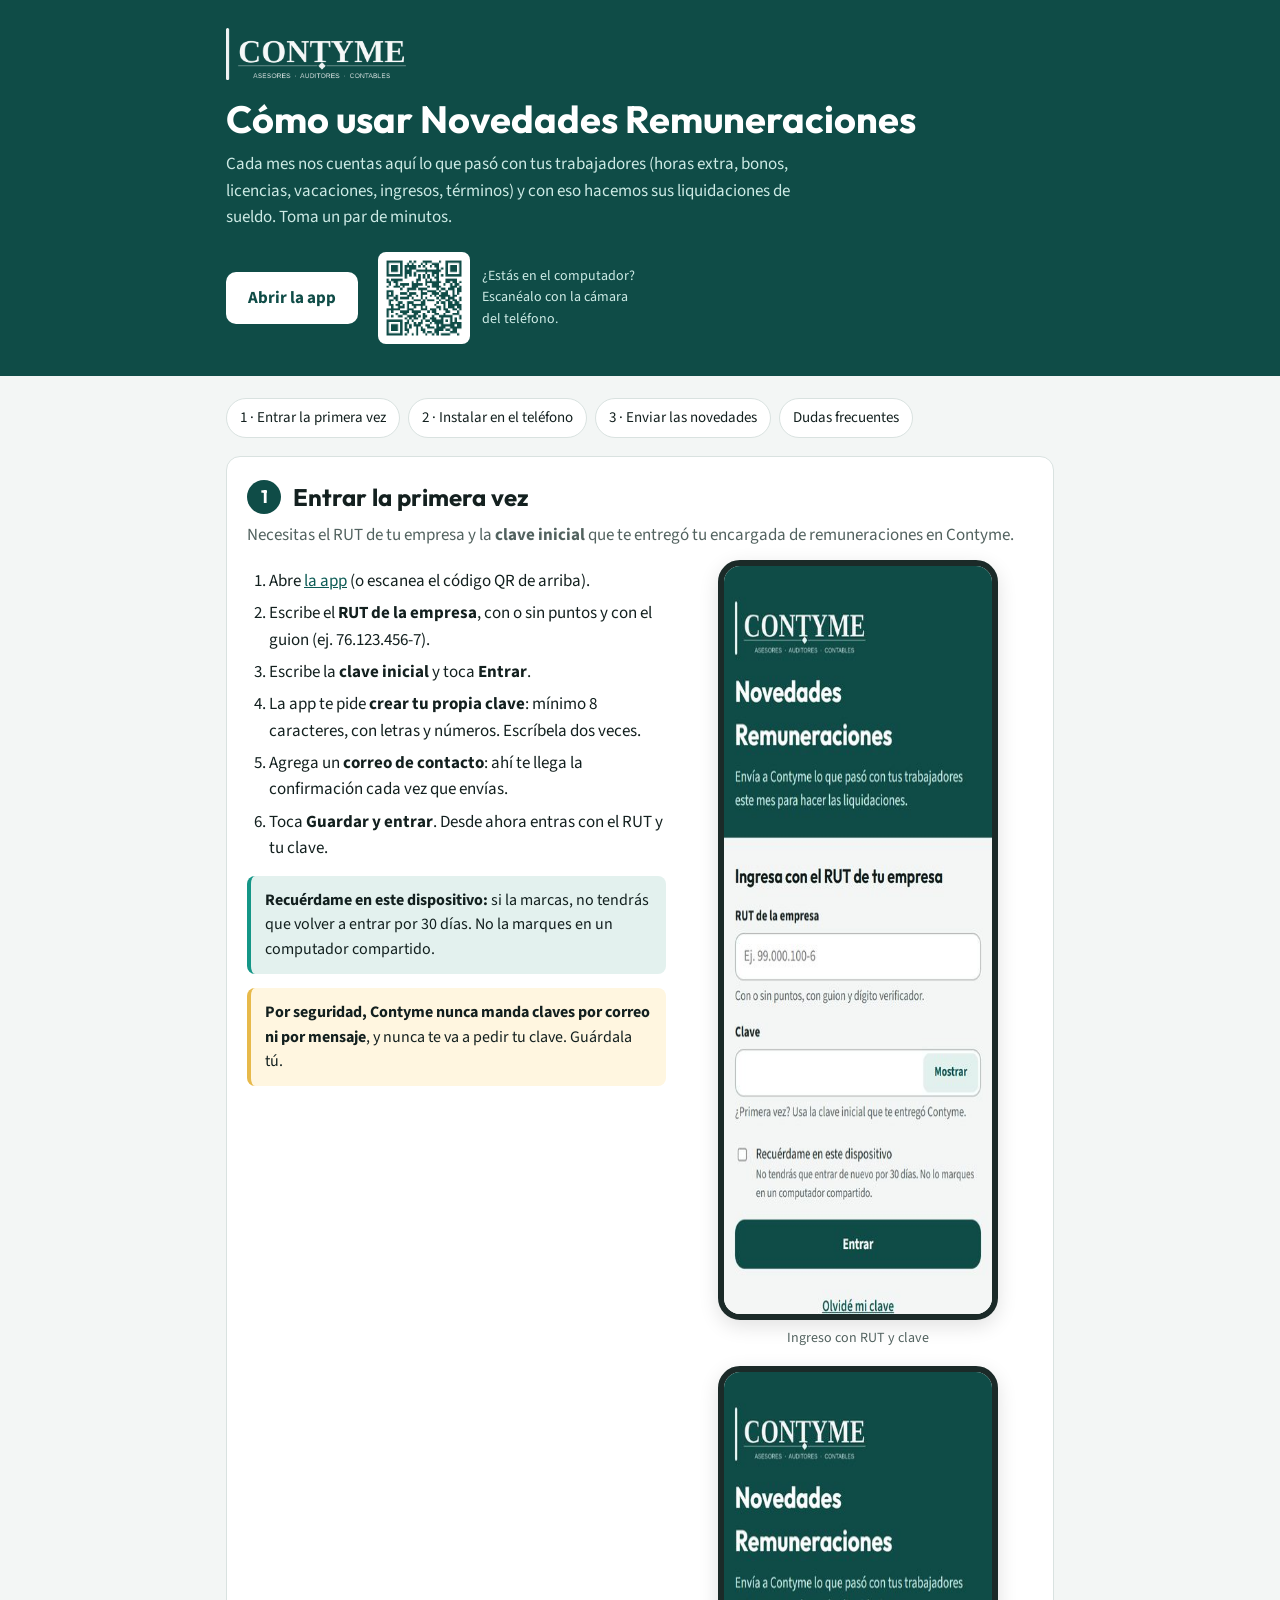
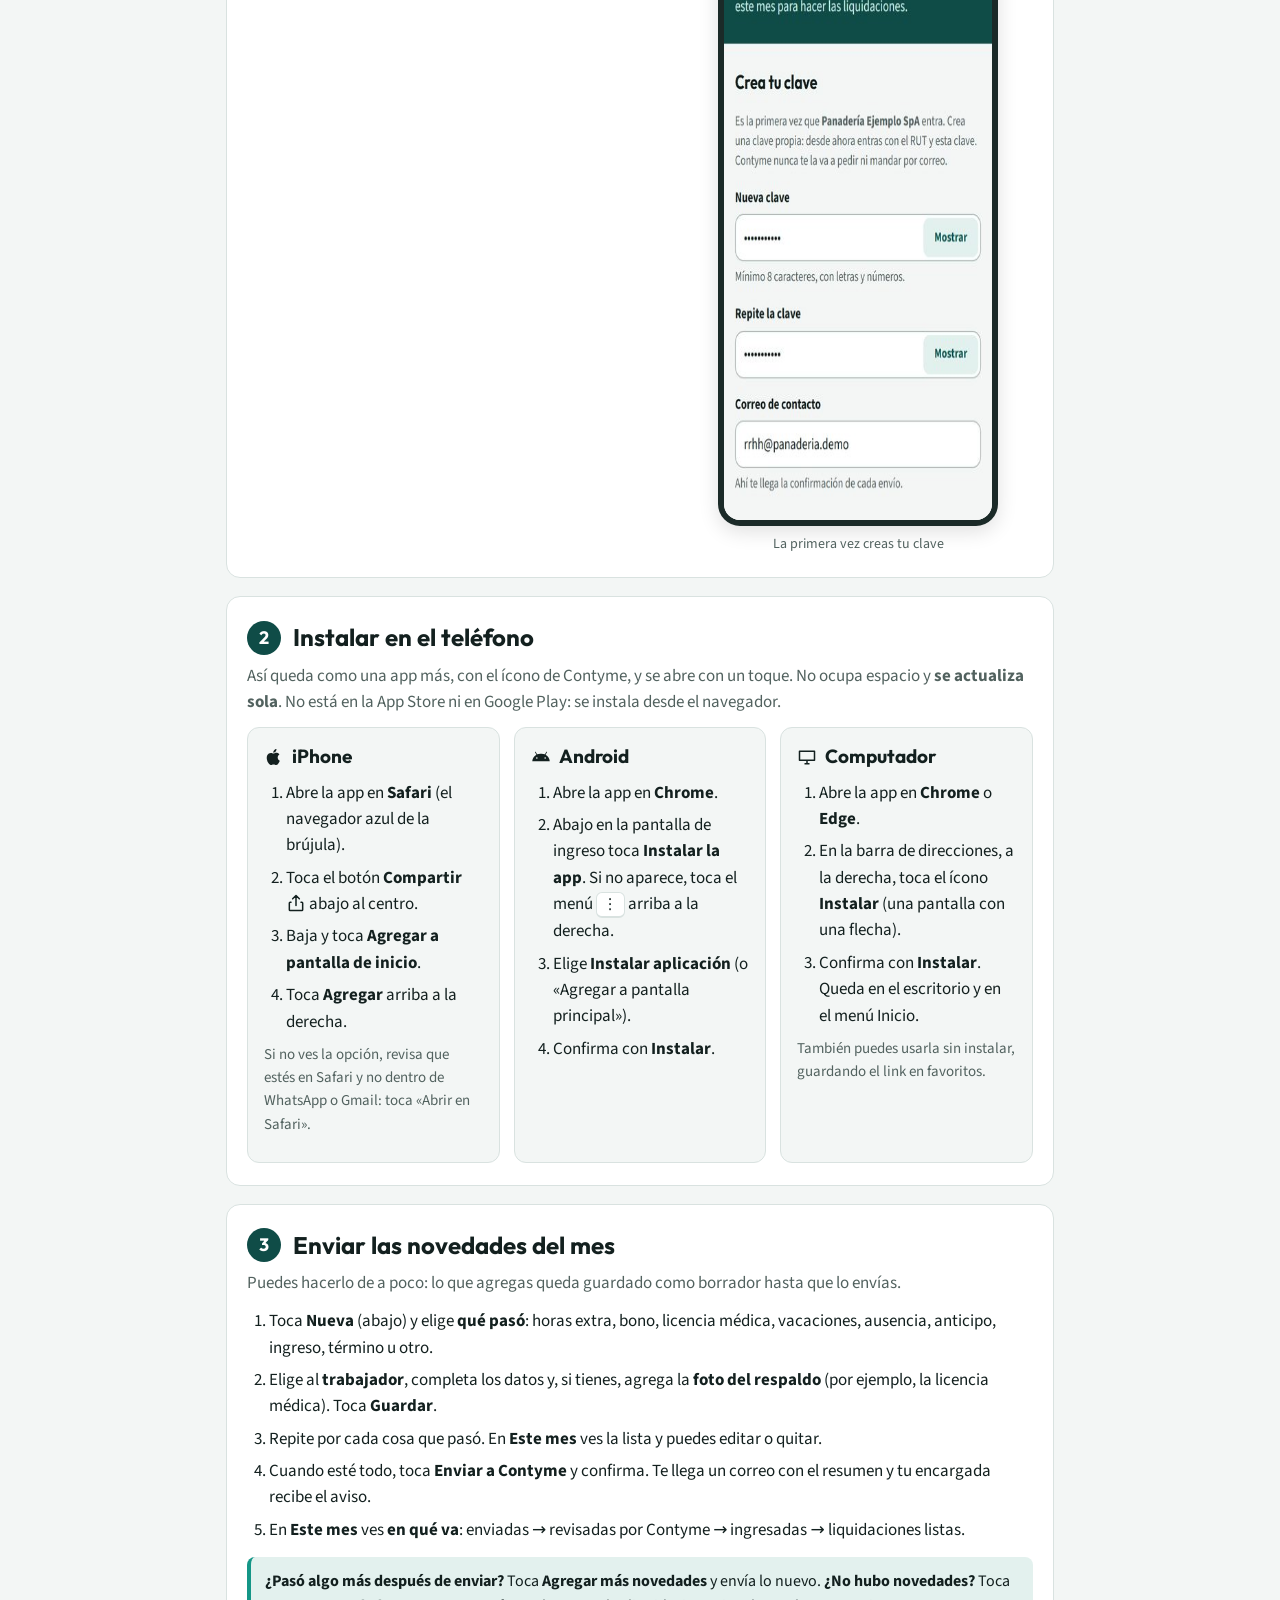
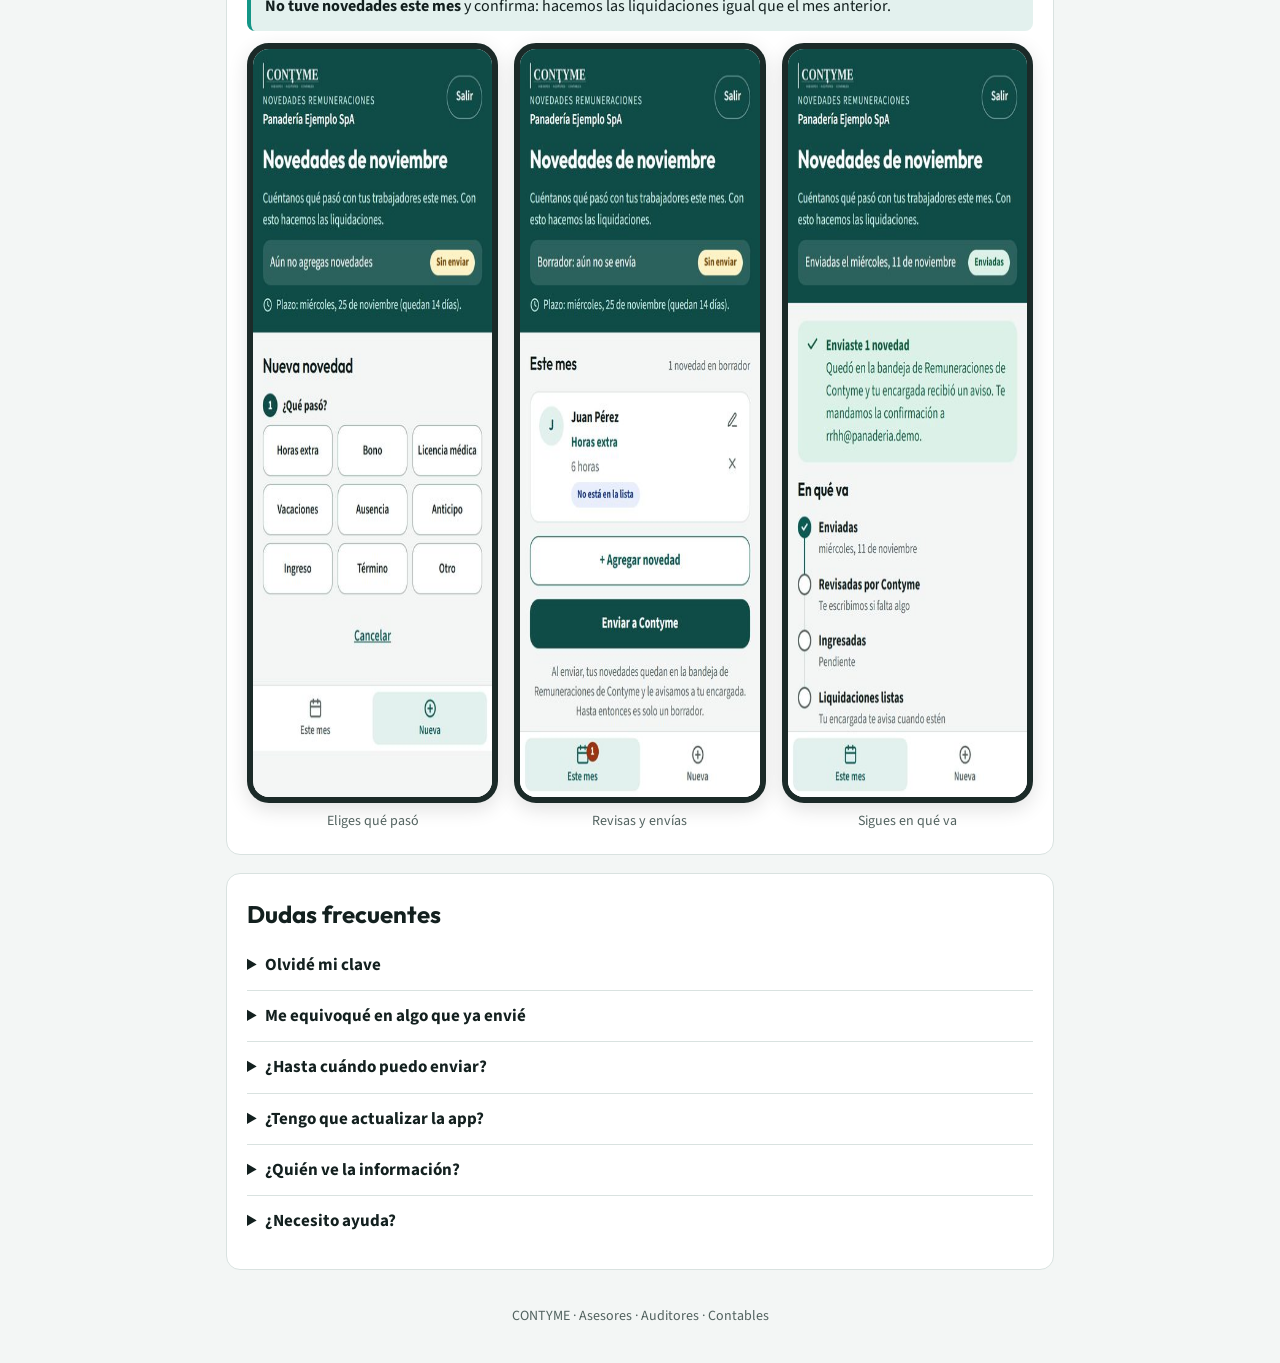
==== ayuda.html @ cbbffb28 "Guía para clientes (ayuda.html con fotos reales, QR e instrucciones iPhone/Android/computador) y bot" ====
<!doctype html>
<html lang="es-CL">
<head>
<meta charset="utf-8">
<meta name="viewport" content="width=device-width, initial-scale=1">
<title>Cómo usar Novedades Remuneraciones</title>
<meta name="description" content="Paso a paso para ingresar, instalar y enviar las novedades de tus trabajadores a Contyme.">
<meta name="theme-color" content="#0F4C47">
<link rel="icon" type="image/png" sizes="32x32" href="iconos/favicon-32.png">
<link rel="stylesheet" href="fuentes/fuentes.css">
<style>
:root {
  --bg: #F3F6F5; --card: #FFFFFF; --fg: #13201F; --muted: #52625F; --line: #D9E2E0;
  --brand: #0F4C47; --brand-soft: #E3F1EE; --brand-ink: #0B5A54; --acento: #149687; --aviso: #FFF6E0; --aviso-borde: #E7B94A;
  --display: "Outfit", "Segoe UI", system-ui, sans-serif; --texto: "Source Sans 3", "Segoe UI", system-ui, sans-serif;
}
@media (prefers-color-scheme: dark) {
  :root:not([data-theme="light"]) { --bg: #0E1615; --card: #16211F; --fg: #E6EFED; --muted: #9DB0AC; --line: #2A3A37; --brand-soft: #173A36; --brand-ink: #8FD6CB; --aviso: #2E2714; --aviso-borde: #8A6A1E; }
}
:root[data-theme="dark"] { --bg: #0E1615; --card: #16211F; --fg: #E6EFED; --muted: #9DB0AC; --line: #2A3A37; --brand-soft: #173A36; --brand-ink: #8FD6CB; --aviso: #2E2714; --aviso-borde: #8A6A1E; }
* { box-sizing: border-box; }
html { -webkit-text-size-adjust: 100%; }
body { margin: 0; background: var(--bg); color: var(--fg); font-family: var(--texto); font-size: 17px; line-height: 1.55; }
img { max-width: 100%; }
a { color: var(--brand-ink); }
.envoltura { max-width: 860px; margin: 0 auto; padding: 0 16px; }
header.portada { background: var(--brand); color: #fff; padding: 28px 0 32px; }
header.portada img.logo { width: 180px; height: auto; display: block; margin-bottom: 18px; }
header.portada h1 { font-family: var(--display); font-size: clamp(26px, 6vw, 38px); line-height: 1.15; margin: 0 0 10px; }
header.portada p { margin: 0; color: #CDEAE5; max-width: 600px; }
.abrir { display: flex; flex-wrap: wrap; gap: 20px; align-items: center; margin-top: 22px; }
.btn { display: inline-block; background: #fff; color: var(--brand); font-weight: 700; text-decoration: none; padding: 13px 22px; border-radius: 10px; font-size: 17px; }
.qr { display: flex; gap: 12px; align-items: center; color: #CDEAE5; font-size: 14px; }
.qr img { width: 92px; height: 92px; border-radius: 8px; background: #fff; padding: 4px; }
.indice { display: flex; flex-wrap: wrap; gap: 8px; margin: 22px 0 6px; padding: 0; list-style: none; }
.indice a { display: inline-block; padding: 7px 13px; border: 1px solid var(--line); border-radius: 999px; background: var(--card); text-decoration: none; font-size: 15px; color: var(--fg); }
section { background: var(--card); border: 1px solid var(--line); border-radius: 14px; padding: 22px 20px; margin: 18px 0; }
h2 { font-family: var(--display); font-size: 24px; margin: 0 0 6px; display: flex; gap: 12px; align-items: center; }
h2 .n { flex: none; width: 34px; height: 34px; border-radius: 50%; background: var(--brand); color: #fff; display: inline-grid; place-items: center; font-size: 18px; }
h3 { font-family: var(--display); font-size: 19px; margin: 18px 0 6px; }
.sub { color: var(--muted); margin: 0 0 12px; }
ol.pasos { margin: 8px 0 0; padding-left: 22px; }
ol.pasos li { margin: 6px 0; }
.dos { display: grid; grid-template-columns: 1fr; gap: 18px; align-items: start; }
@media (min-width: 700px) { .dos { grid-template-columns: 1.2fr 1fr; } }
.tel { width: 100%; max-width: 280px; border-radius: 22px; border: 6px solid #1B2A28; box-shadow: 0 6px 20px rgba(0,0,0,.12); display: block; margin: 0 auto; }
.galeria { display: grid; grid-template-columns: repeat(auto-fit, minmax(200px, 1fr)); gap: 16px; margin-top: 12px; }
.galeria figure { margin: 0; }
.galeria figcaption { font-size: 14px; color: var(--muted); text-align: center; margin-top: 8px; }
.aviso { background: var(--aviso); border-left: 4px solid var(--aviso-borde); padding: 12px 14px; border-radius: 8px; margin: 14px 0 0; font-size: 16px; }
.info { background: var(--brand-soft); border-left: 4px solid var(--acento); padding: 12px 14px; border-radius: 8px; margin: 14px 0 0; font-size: 16px; }
.equipos { display: grid; grid-template-columns: 1fr; gap: 14px; margin-top: 10px; }
@media (min-width: 760px) { .equipos { grid-template-columns: repeat(3, 1fr); } }
.equipo { border: 1px solid var(--line); border-radius: 12px; padding: 14px 16px; background: var(--bg); }
.equipo h3 { margin-top: 0; display: flex; align-items: center; gap: 8px; }
.ico { display: inline-block; vertical-align: -4px; width: 20px; height: 20px; }
kbd, .tecla { display: inline-block; border: 1px solid var(--line); border-bottom-width: 2px; background: var(--card); border-radius: 6px; padding: 0 6px; font-size: 15px; font-family: var(--texto); white-space: nowrap; }
details { border-top: 1px solid var(--line); padding: 12px 0; }
details:first-of-type { border-top: 0; }
summary { cursor: pointer; font-weight: 700; }
details p { margin: 8px 0 0; }
footer { text-align: center; color: var(--muted); font-size: 14px; padding: 18px 0 36px; }
@media print { header.portada { -webkit-print-color-adjust: exact; print-color-adjust: exact; } section { break-inside: avoid; } .indice { display: none; } }
</style>
</head>
<body>
<header class="portada">
  <div class="envoltura">
    <img class="logo" src="iconos/logo-contyme-blanco-520.png" alt="Contyme · Asesores, Auditores, Contables" width="180" height="51">
    <h1>Cómo usar Novedades Remuneraciones</h1>
    <p>Cada mes nos cuentas aquí lo que pasó con tus trabajadores (horas extra, bonos, licencias, vacaciones, ingresos, términos) y con eso hacemos sus liquidaciones de sueldo. Toma un par de minutos.</p>
    <div class="abrir">
      <a class="btn" href="./">Abrir la app</a>
      <div class="qr"><img src="ayuda/qr-app.png" alt="Código QR para abrir la app en el teléfono" width="92" height="92"><span>¿Estás en el computador?<br>Escanéalo con la cámara<br>del teléfono.</span></div>
    </div>
  </div>
</header>

<main class="envoltura">
  <ul class="indice" aria-label="Contenido">
    <li><a href="#entrar">1 · Entrar la primera vez</a></li>
    <li><a href="#instalar">2 · Instalar en el teléfono</a></li>
    <li><a href="#enviar">3 · Enviar las novedades</a></li>
    <li><a href="#dudas">Dudas frecuentes</a></li>
  </ul>

  <section id="entrar">
    <h2><span class="n">1</span>Entrar la primera vez</h2>
    <p class="sub">Necesitas el RUT de tu empresa y la <b>clave inicial</b> que te entregó tu encargada de remuneraciones en Contyme.</p>
    <div class="dos">
      <div>
        <ol class="pasos">
          <li>Abre <a href="./">la app</a> (o escanea el código QR de arriba).</li>
          <li>Escribe el <b>RUT de la empresa</b>, con o sin puntos y con el guion (ej. 76.123.456-7).</li>
          <li>Escribe la <b>clave inicial</b> y toca <b>Entrar</b>.</li>
          <li>La app te pide <b>crear tu propia clave</b>: mínimo 8 caracteres, con letras y números. Escríbela dos veces.</li>
          <li>Agrega un <b>correo de contacto</b>: ahí te llega la confirmación cada vez que envías.</li>
          <li>Toca <b>Guardar y entrar</b>. Desde ahora entras con el RUT y tu clave.</li>
        </ol>
        <div class="info"><b>Recuérdame en este dispositivo:</b> si la marcas, no tendrás que volver a entrar por 30 días. No la marques en un computador compartido.</div>
        <div class="aviso"><b>Por seguridad, Contyme nunca manda claves por correo ni por mensaje</b>, y nunca te va a pedir tu clave. Guárdala tú.</div>
      </div>
      <div class="galeria" style="margin-top:0">
        <figure><img class="tel" src="ayuda/1-ingreso.jpg" alt="Pantalla de ingreso con RUT de la empresa, clave y la casilla Recuérdame" width="390" height="760" loading="lazy"><figcaption>Ingreso con RUT y clave</figcaption></figure>
        <figure><img class="tel" src="ayuda/2-crear-clave.jpg" alt="Pantalla para crear tu clave y escribir el correo de contacto" width="390" height="760" loading="lazy"><figcaption>La primera vez creas tu clave</figcaption></figure>
      </div>
    </div>
  </section>

  <section id="instalar">
    <h2><span class="n">2</span>Instalar en el teléfono</h2>
    <p class="sub">Así queda como una app más, con el ícono de Contyme, y se abre con un toque. No ocupa espacio y <b>se actualiza sola</b>. No está en la App Store ni en Google Play: se instala desde el navegador.</p>
    <div class="equipos">
      <div class="equipo">
        <h3><svg class="ico" viewBox="0 0 24 24" aria-hidden="true"><path fill="currentColor" d="M16.4 12.6c0-2.4 2-3.6 2.1-3.7-1.1-1.7-2.9-1.9-3.5-1.9-1.5-.2-2.9.9-3.7.9-.8 0-1.9-.9-3.2-.8-1.6 0-3.1 1-4 2.4-1.7 3-.4 7.4 1.2 9.8.8 1.2 1.8 2.5 3 2.4 1.2 0 1.7-.8 3.2-.8s1.9.8 3.2.8 2.1-1.2 2.9-2.4c.9-1.4 1.3-2.7 1.3-2.8-.1 0-2.5-1-2.5-3.9zM14 5.5c.7-.8 1.1-1.9 1-3-1 0-2.1.7-2.8 1.5-.6.7-1.2 1.8-1 2.9 1.1.1 2.1-.6 2.8-1.4z"/></svg>iPhone</h3>
        <ol class="pasos">
          <li>Abre la app en <b>Safari</b> (el navegador azul de la brújula).</li>
          <li>Toca el botón <b>Compartir</b> <svg class="ico" viewBox="0 0 24 24" aria-label="(cuadrado con flecha hacia arriba)"><path fill="none" stroke="currentColor" stroke-width="1.8" stroke-linecap="round" stroke-linejoin="round" d="M12 3v12M8 7l4-4 4 4M6 11H5a1 1 0 0 0-1 1v8a1 1 0 0 0 1 1h14a1 1 0 0 0 1-1v-8a1 1 0 0 0-1-1h-1"/></svg> abajo al centro.</li>
          <li>Baja y toca <b>Agregar a pantalla de inicio</b>.</li>
          <li>Toca <b>Agregar</b> arriba a la derecha.</li>
        </ol>
        <p class="sub" style="margin-top:8px;font-size:15px">Si no ves la opción, revisa que estés en Safari y no dentro de WhatsApp o Gmail: toca «Abrir en Safari».</p>
      </div>
      <div class="equipo">
        <h3><svg class="ico" viewBox="0 0 24 24" aria-hidden="true"><path fill="currentColor" d="M17.5 9.2l1.7-3a.4.4 0 0 0-.7-.4l-1.8 3A10.5 10.5 0 0 0 12 8a10.5 10.5 0 0 0-4.7.8l-1.8-3a.4.4 0 0 0-.7.4l1.7 3A9.9 9.9 0 0 0 1.5 17h21a9.9 9.9 0 0 0-5-7.8zM7 14.2a1 1 0 1 1 0-2 1 1 0 0 1 0 2zm10 0a1 1 0 1 1 0-2 1 1 0 0 1 0 2z"/></svg>Android</h3>
        <ol class="pasos">
          <li>Abre la app en <b>Chrome</b>.</li>
          <li>Abajo en la pantalla de ingreso toca <b>Instalar la app</b>. Si no aparece, toca el menú <span class="tecla">⋮</span> arriba a la derecha.</li>
          <li>Elige <b>Instalar aplicación</b> (o «Agregar a pantalla principal»).</li>
          <li>Confirma con <b>Instalar</b>.</li>
        </ol>
      </div>
      <div class="equipo">
        <h3><svg class="ico" viewBox="0 0 24 24" aria-hidden="true"><path fill="none" stroke="currentColor" stroke-width="1.8" stroke-linejoin="round" d="M3 5h18v11H3zM9 20h6M12 16v4"/></svg>Computador</h3>
        <ol class="pasos">
          <li>Abre la app en <b>Chrome</b> o <b>Edge</b>.</li>
          <li>En la barra de direcciones, a la derecha, toca el ícono <b>Instalar</b> (una pantalla con una flecha).</li>
          <li>Confirma con <b>Instalar</b>. Queda en el escritorio y en el menú Inicio.</li>
        </ol>
        <p class="sub" style="margin-top:8px;font-size:15px">También puedes usarla sin instalar, guardando el link en favoritos.</p>
      </div>
    </div>
  </section>

  <section id="enviar">
    <h2><span class="n">3</span>Enviar las novedades del mes</h2>
    <p class="sub">Puedes hacerlo de a poco: lo que agregas queda guardado como borrador hasta que lo envías.</p>
    <ol class="pasos">
      <li>Toca <b>Nueva</b> (abajo) y elige <b>qué pasó</b>: horas extra, bono, licencia médica, vacaciones, ausencia, anticipo, ingreso, término u otro.</li>
      <li>Elige al <b>trabajador</b>, completa los datos y, si tienes, agrega la <b>foto del respaldo</b> (por ejemplo, la licencia médica). Toca <b>Guardar</b>.</li>
      <li>Repite por cada cosa que pasó. En <b>Este mes</b> ves la lista y puedes editar o quitar.</li>
      <li>Cuando esté todo, toca <b>Enviar a Contyme</b> y confirma. Te llega un correo con el resumen y tu encargada recibe el aviso.</li>
      <li>En <b>Este mes</b> ves <b>en qué va</b>: enviadas → revisadas por Contyme → ingresadas → liquidaciones listas.</li>
    </ol>
    <div class="info"><b>¿Pasó algo más después de enviar?</b> Toca <b>Agregar más novedades</b> y envía lo nuevo. <b>¿No hubo novedades?</b> Toca <b>No tuve novedades este mes</b> y confirma: hacemos las liquidaciones igual que el mes anterior.</div>
    <div class="galeria">
      <figure><img class="tel" src="ayuda/4-nueva.jpg" alt="Pantalla Nueva novedad con los tipos: horas extra, bono, licencia médica y otros" width="390" height="760" loading="lazy"><figcaption>Eliges qué pasó</figcaption></figure>
      <figure><img class="tel" src="ayuda/5-borrador.jpg" alt="Pantalla Este mes con una novedad en borrador y el botón Enviar a Contyme" width="390" height="760" loading="lazy"><figcaption>Revisas y envías</figcaption></figure>
      <figure><img class="tel" src="ayuda/6-enviadas.jpg" alt="Pantalla con el envío confirmado y los pasos de En qué va" width="390" height="760" loading="lazy"><figcaption>Sigues en qué va</figcaption></figure>
    </div>
  </section>

  <section id="dudas">
    <h2>Dudas frecuentes</h2>
    <details><summary>Olvidé mi clave</summary><p>En la pantalla de ingreso toca <b>Olvidé mi clave</b> y escribe el RUT de la empresa. Tu encargada recibe el aviso, la restablece y te avisa; después entras con la clave inicial y creas una nueva.</p></details>
    <details><summary>Me equivoqué en algo que ya envié</summary><p>Escríbele a tu encargada (o responde el correo de confirmación). Ella reabre tu envío para que lo corrijas y lo vuelvas a enviar.</p></details>
    <details><summary>¿Hasta cuándo puedo enviar?</summary><p>El plazo del mes aparece arriba en la app («Plazo: …»). Mientras más temprano, mejor: así revisamos todo con tiempo.</p></details>
    <details><summary>¿Tengo que actualizar la app?</summary><p>No. Se actualiza sola cada vez que la abres con internet. Abajo en la pantalla de ingreso ves el número de versión.</p></details>
    <details><summary>¿Quién ve la información?</summary><p>Solo tu empresa y el equipo de remuneraciones de Contyme. Los respaldos (como las licencias médicas) quedan en una carpeta privada de Contyme, compartida solo con tu encargada.</p></details>
    <details><summary>¿Necesito ayuda?</summary><p>Escríbele a tu encargada de remuneraciones en Contyme: con gusto te acompañamos la primera vez.</p></details>
  </section>
</main>
<footer>CONTYME · Asesores · Auditores · Contables</footer>
</body>
</html>
---- fuentes/fuentes.css ----
/* Fuentes dentro de la app (Google Fonts, licencia OFL), para que se vean igual sin internet. Solo el juego latino (incluye á, é, ñ). */
@font-face {
  font-family: 'Outfit';
  font-style: normal;
  font-weight: 500 700;
  font-display: swap;
  src: url(outfit.woff2) format('woff2');
}
@font-face {
  font-family: 'Source Sans 3';
  font-style: normal;
  font-weight: 400 700;
  font-display: swap;
  src: url(source-sans-3.woff2) format('woff2');
}
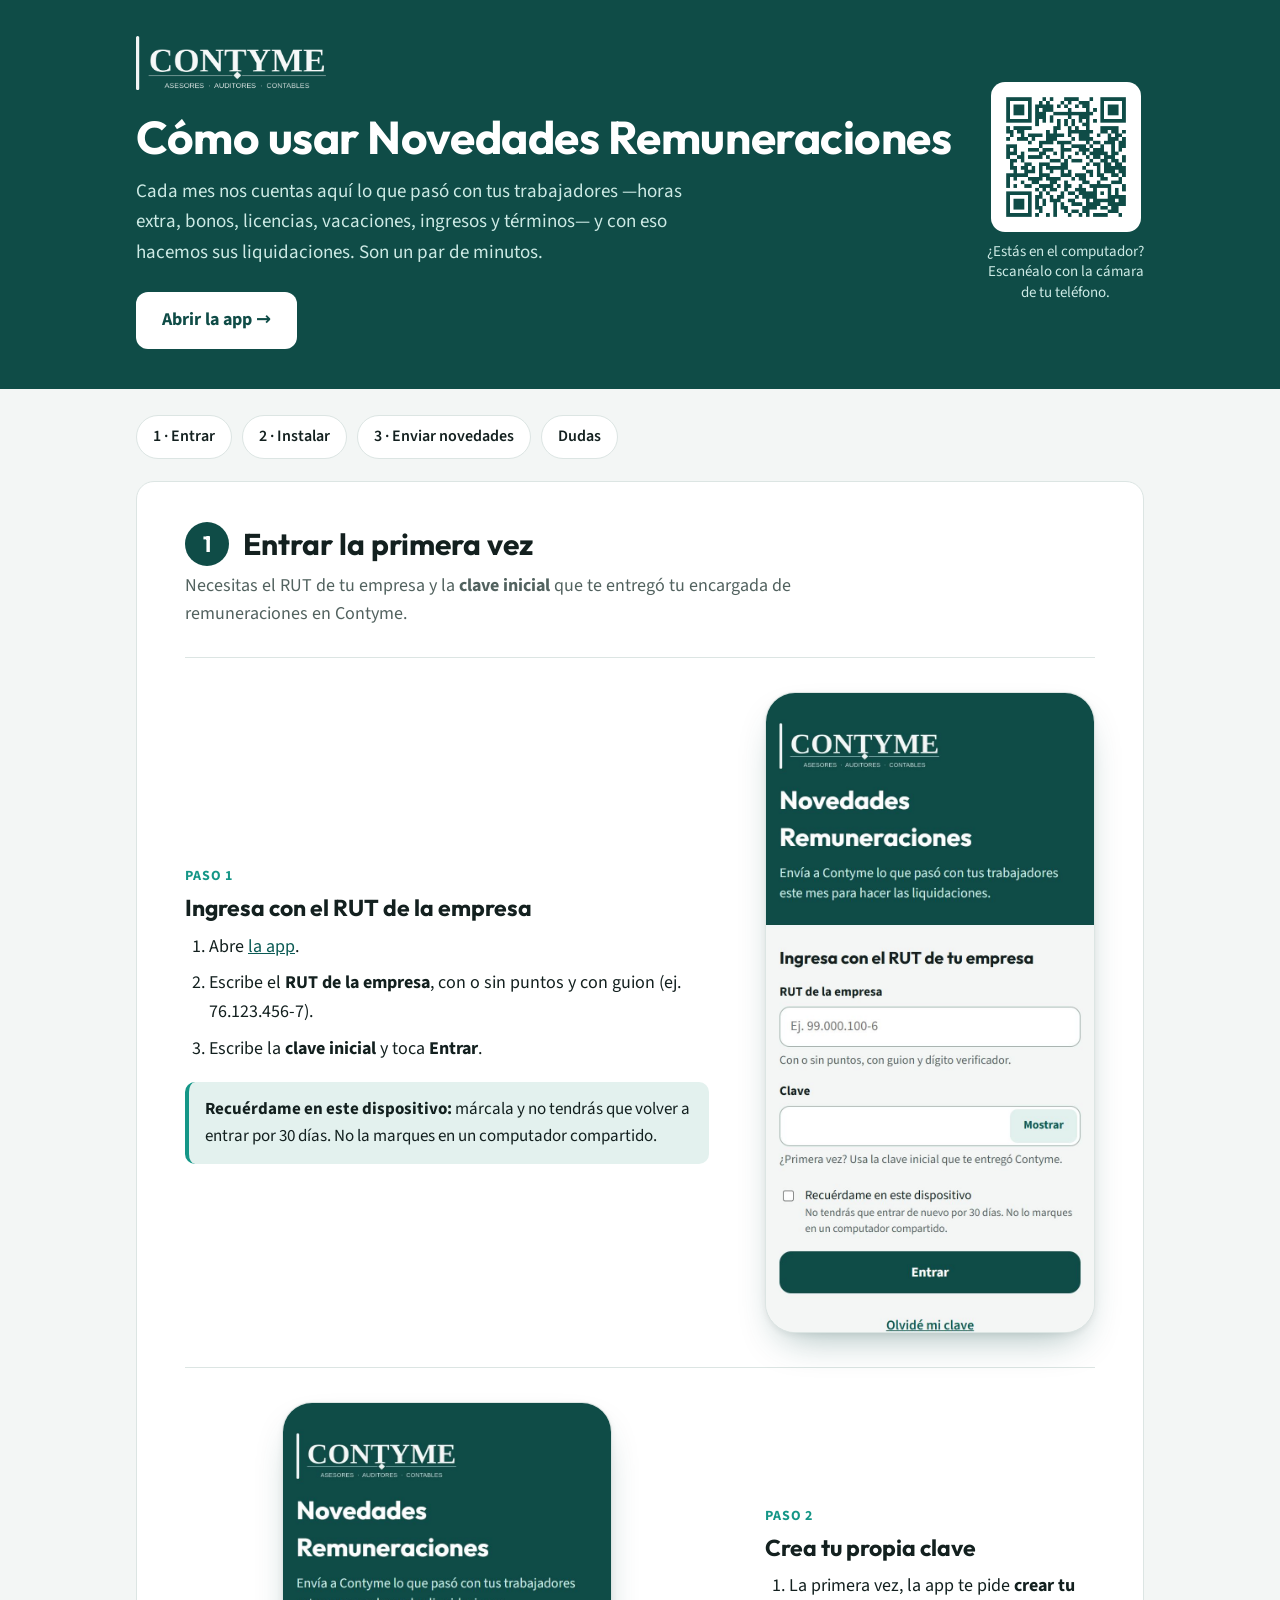
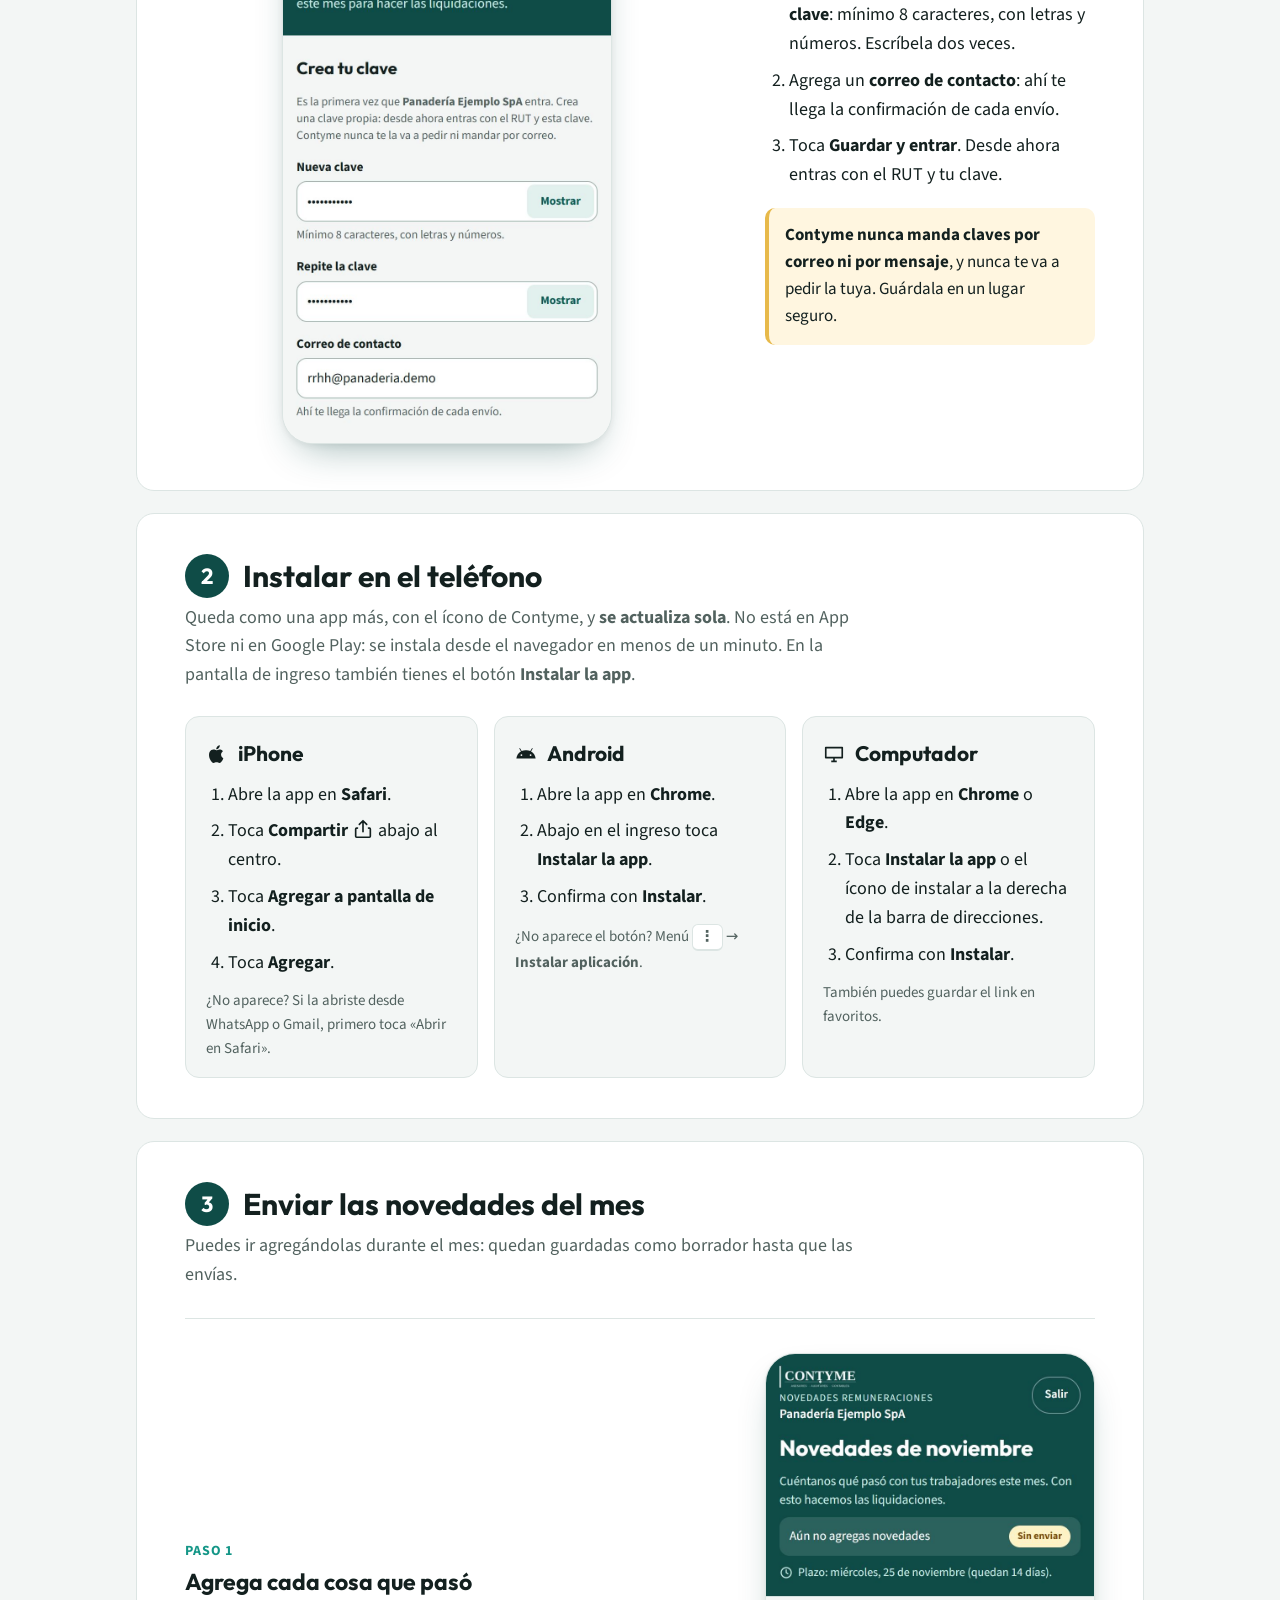
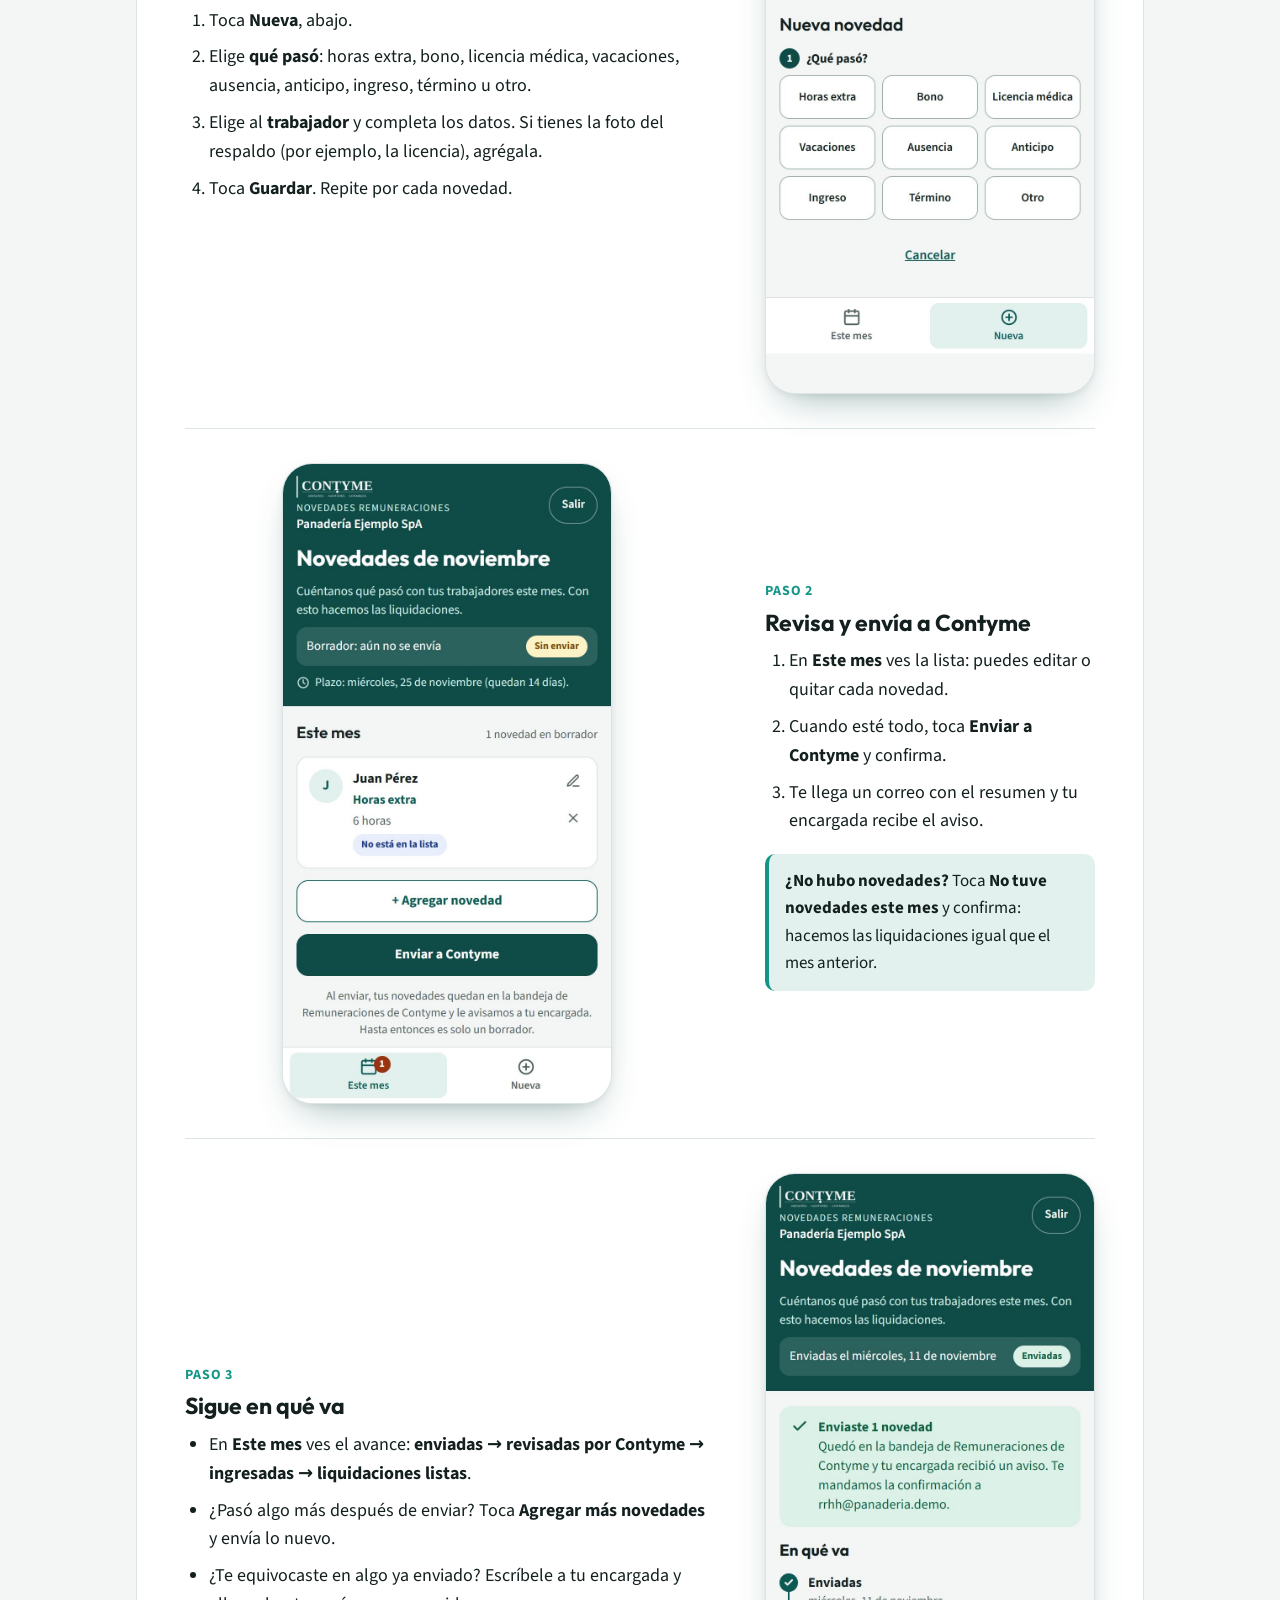
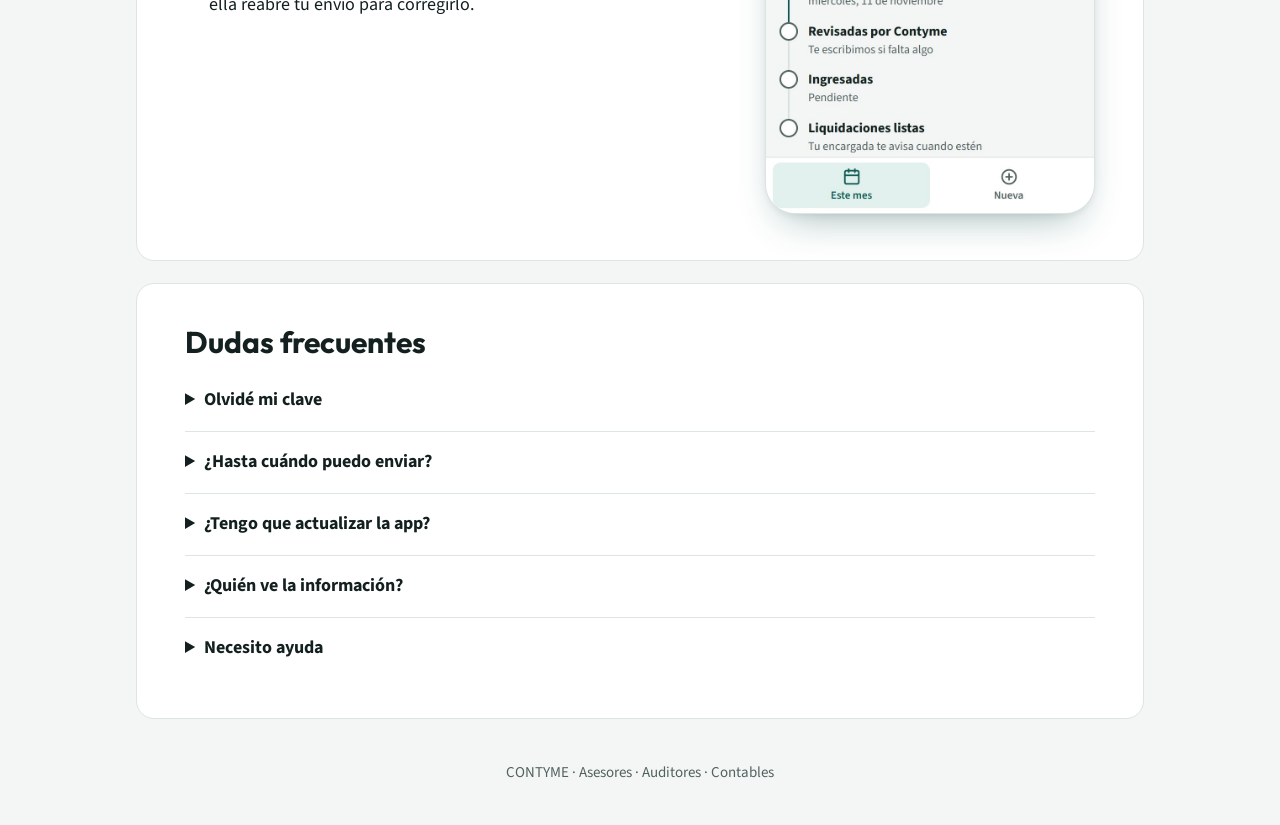
==== commit ee4a2e2b: "Guía rediseñada: un paso por fila con fotos grandes y nítidas (2x), QR grande en la portada, textos " ====
--- a/ayuda.html
+++ b/ayuda.html
@@ -10,164 +10,226 @@
 <link rel="stylesheet" href="fuentes/fuentes.css">
 <style>
 :root {
-  --bg: #F3F6F5; --card: #FFFFFF; --fg: #13201F; --muted: #52625F; --line: #D9E2E0;
+  --bg: #F3F6F5; --card: #FFFFFF; --fg: #13201F; --muted: #52625F; --line: #DCE5E3;
   --brand: #0F4C47; --brand-soft: #E3F1EE; --brand-ink: #0B5A54; --acento: #149687; --aviso: #FFF6E0; --aviso-borde: #E7B94A;
   --display: "Outfit", "Segoe UI", system-ui, sans-serif; --texto: "Source Sans 3", "Segoe UI", system-ui, sans-serif;
+  --sombra: 0 18px 40px -18px rgba(15, 76, 71, .45), 0 2px 6px rgba(0, 0, 0, .06);
 }
 @media (prefers-color-scheme: dark) {
-  :root:not([data-theme="light"]) { --bg: #0E1615; --card: #16211F; --fg: #E6EFED; --muted: #9DB0AC; --line: #2A3A37; --brand-soft: #173A36; --brand-ink: #8FD6CB; --aviso: #2E2714; --aviso-borde: #8A6A1E; }
+  :root:not([data-theme="light"]) { --bg: #0E1615; --card: #16211F; --fg: #E6EFED; --muted: #9DB0AC; --line: #2A3A37; --brand-soft: #173A36; --brand-ink: #8FD6CB; --aviso: #2E2714; --aviso-borde: #8A6A1E; --sombra: 0 18px 40px -18px rgba(0,0,0,.7); }
 }
-:root[data-theme="dark"] { --bg: #0E1615; --card: #16211F; --fg: #E6EFED; --muted: #9DB0AC; --line: #2A3A37; --brand-soft: #173A36; --brand-ink: #8FD6CB; --aviso: #2E2714; --aviso-borde: #8A6A1E; }
+:root[data-theme="dark"] { --bg: #0E1615; --card: #16211F; --fg: #E6EFED; --muted: #9DB0AC; --line: #2A3A37; --brand-soft: #173A36; --brand-ink: #8FD6CB; --aviso: #2E2714; --aviso-borde: #8A6A1E; --sombra: 0 18px 40px -18px rgba(0,0,0,.7); }
 * { box-sizing: border-box; }
-html { -webkit-text-size-adjust: 100%; }
-body { margin: 0; background: var(--bg); color: var(--fg); font-family: var(--texto); font-size: 17px; line-height: 1.55; }
+html { -webkit-text-size-adjust: 100%; scroll-behavior: smooth; }
+body { margin: 0; background: var(--bg); color: var(--fg); font-family: var(--texto); font-size: 18px; line-height: 1.6; }
 img { max-width: 100%; }
 a { color: var(--brand-ink); }
-.envoltura { max-width: 860px; margin: 0 auto; padding: 0 16px; }
-header.portada { background: var(--brand); color: #fff; padding: 28px 0 32px; }
-header.portada img.logo { width: 180px; height: auto; display: block; margin-bottom: 18px; }
-header.portada h1 { font-family: var(--display); font-size: clamp(26px, 6vw, 38px); line-height: 1.15; margin: 0 0 10px; }
-header.portada p { margin: 0; color: #CDEAE5; max-width: 600px; }
-.abrir { display: flex; flex-wrap: wrap; gap: 20px; align-items: center; margin-top: 22px; }
-.btn { display: inline-block; background: #fff; color: var(--brand); font-weight: 700; text-decoration: none; padding: 13px 22px; border-radius: 10px; font-size: 17px; }
-.qr { display: flex; gap: 12px; align-items: center; color: #CDEAE5; font-size: 14px; }
-.qr img { width: 92px; height: 92px; border-radius: 8px; background: #fff; padding: 4px; }
-.indice { display: flex; flex-wrap: wrap; gap: 8px; margin: 22px 0 6px; padding: 0; list-style: none; }
-.indice a { display: inline-block; padding: 7px 13px; border: 1px solid var(--line); border-radius: 999px; background: var(--card); text-decoration: none; font-size: 15px; color: var(--fg); }
-section { background: var(--card); border: 1px solid var(--line); border-radius: 14px; padding: 22px 20px; margin: 18px 0; }
-h2 { font-family: var(--display); font-size: 24px; margin: 0 0 6px; display: flex; gap: 12px; align-items: center; }
-h2 .n { flex: none; width: 34px; height: 34px; border-radius: 50%; background: var(--brand); color: #fff; display: inline-grid; place-items: center; font-size: 18px; }
-h3 { font-family: var(--display); font-size: 19px; margin: 18px 0 6px; }
-.sub { color: var(--muted); margin: 0 0 12px; }
-ol.pasos { margin: 8px 0 0; padding-left: 22px; }
-ol.pasos li { margin: 6px 0; }
-.dos { display: grid; grid-template-columns: 1fr; gap: 18px; align-items: start; }
-@media (min-width: 700px) { .dos { grid-template-columns: 1.2fr 1fr; } }
-.tel { width: 100%; max-width: 280px; border-radius: 22px; border: 6px solid #1B2A28; box-shadow: 0 6px 20px rgba(0,0,0,.12); display: block; margin: 0 auto; }
-.galeria { display: grid; grid-template-columns: repeat(auto-fit, minmax(200px, 1fr)); gap: 16px; margin-top: 12px; }
-.galeria figure { margin: 0; }
-.galeria figcaption { font-size: 14px; color: var(--muted); text-align: center; margin-top: 8px; }
-.aviso { background: var(--aviso); border-left: 4px solid var(--aviso-borde); padding: 12px 14px; border-radius: 8px; margin: 14px 0 0; font-size: 16px; }
-.info { background: var(--brand-soft); border-left: 4px solid var(--acento); padding: 12px 14px; border-radius: 8px; margin: 14px 0 0; font-size: 16px; }
-.equipos { display: grid; grid-template-columns: 1fr; gap: 14px; margin-top: 10px; }
-@media (min-width: 760px) { .equipos { grid-template-columns: repeat(3, 1fr); } }
-.equipo { border: 1px solid var(--line); border-radius: 12px; padding: 14px 16px; background: var(--bg); }
-.equipo h3 { margin-top: 0; display: flex; align-items: center; gap: 8px; }
-.ico { display: inline-block; vertical-align: -4px; width: 20px; height: 20px; }
-kbd, .tecla { display: inline-block; border: 1px solid var(--line); border-bottom-width: 2px; background: var(--card); border-radius: 6px; padding: 0 6px; font-size: 15px; font-family: var(--texto); white-space: nowrap; }
-details { border-top: 1px solid var(--line); padding: 12px 0; }
-details:first-of-type { border-top: 0; }
-summary { cursor: pointer; font-weight: 700; }
-details p { margin: 8px 0 0; }
-footer { text-align: center; color: var(--muted); font-size: 14px; padding: 18px 0 36px; }
-@media print { header.portada { -webkit-print-color-adjust: exact; print-color-adjust: exact; } section { break-inside: avoid; } .indice { display: none; } }
+.envoltura { max-width: 1040px; margin: 0 auto; padding: 0 16px; }
+
+/* Portada */
+header.portada { background: var(--brand); color: #fff; padding: 36px 0 40px; }
+.portada-in { display: grid; gap: 28px; align-items: center; }
+@media (min-width: 820px) { .portada-in { grid-template-columns: 1fr auto; } }
+header.portada img.logo { width: 190px; height: auto; display: block; margin-bottom: 22px; }
+header.portada h1 { font-family: var(--display); font-size: clamp(30px, 6vw, 46px); line-height: 1.1; margin: 0 0 14px; letter-spacing: -.01em; }
+header.portada p { margin: 0; color: #CDEAE5; max-width: 560px; font-size: 19px; }
+.btn { display: inline-flex; align-items: center; gap: 8px; background: #fff; color: var(--brand); font-weight: 700; text-decoration: none; padding: 14px 26px; border-radius: 12px; font-size: 18px; margin-top: 24px; }
+.qr { display: none; text-align: center; color: #CDEAE5; font-size: 15px; line-height: 1.35; }
+.qr img { width: 150px; height: 150px; border-radius: 14px; background: #fff; padding: 8px; display: block; margin: 0 auto 10px; }
+@media (min-width: 820px) { .qr { display: block; } }
+
+/* Índice */
+.indice { display: flex; flex-wrap: wrap; gap: 10px; margin: 26px 0 8px; padding: 0; list-style: none; }
+.indice a { display: inline-block; padding: 8px 16px; border: 1px solid var(--line); border-radius: 999px; background: var(--card); text-decoration: none; font-size: 16px; color: var(--fg); font-weight: 600; }
+
+/* Secciones */
+section { background: var(--card); border: 1px solid var(--line); border-radius: 18px; padding: 30px 22px; margin: 22px 0; }
+@media (min-width: 820px) { section { padding: 40px 48px; } }
+.cabeza { display: flex; gap: 14px; align-items: center; margin-bottom: 6px; }
+.cabeza .n { flex: none; width: 44px; height: 44px; border-radius: 50%; background: var(--brand); color: #fff; display: grid; place-items: center; font: 700 22px var(--display); }
+h2 { font-family: var(--display); font-size: clamp(24px, 4vw, 30px); line-height: 1.2; margin: 0; }
+.intro { color: var(--muted); margin: 6px 0 0; max-width: 680px; }
+
+/* Un paso por fila: texto + foto grande del teléfono */
+.paso { display: grid; gap: 22px; align-items: center; padding: 34px 0 6px; border-top: 1px solid var(--line); margin-top: 28px; }
+.paso:first-of-type { border-top: 0; margin-top: 8px; }
+@media (min-width: 820px) {
+  .paso { grid-template-columns: 1fr 330px; gap: 56px; }
+  .paso.inv .texto { order: 2; }
+}
+.paso h3 { font-family: var(--display); font-size: 23px; margin: 0 0 10px; line-height: 1.25; }
+.paso .etiqueta { display: inline-block; font-size: 14px; font-weight: 700; letter-spacing: .06em; text-transform: uppercase; color: var(--acento); margin-bottom: 6px; }
+.paso ol, .paso ul { margin: 0; padding-left: 24px; }
+.paso li { margin: 8px 0; }
+.tel { width: min(330px, 86vw); margin: 0 auto; }
+.tel img { display: block; width: 100%; height: auto; border-radius: 30px; border: 1px solid var(--line); box-shadow: var(--sombra); background: #fff; }
+
+.aviso, .info { padding: 14px 16px; border-radius: 10px; margin: 18px 0 0; font-size: 17px; }
+.aviso { background: var(--aviso); border-left: 4px solid var(--aviso-borde); }
+.info { background: var(--brand-soft); border-left: 4px solid var(--acento); }
+
+/* Instalar */
+.equipos { display: grid; grid-template-columns: 1fr; gap: 16px; margin-top: 26px; }
+@media (min-width: 820px) { .equipos { grid-template-columns: repeat(3, 1fr); } }
+.equipo { border: 1px solid var(--line); border-radius: 14px; padding: 20px 20px 16px; background: var(--bg); }
+.equipo h3 { font-family: var(--display); font-size: 21px; margin: 0 0 10px; display: flex; align-items: center; gap: 10px; }
+.equipo ol { margin: 0; padding-left: 22px; }
+.equipo li { margin: 8px 0; }
+.equipo .nota { color: var(--muted); font-size: 15px; margin: 12px 0 0; }
+.ico { display: inline-block; vertical-align: -4px; width: 22px; height: 22px; flex: none; }
+.tecla { display: inline-block; border: 1px solid var(--line); border-bottom-width: 2px; background: var(--card); border-radius: 6px; padding: 0 7px; font-weight: 700; }
+
+/* Dudas */
+details { border-top: 1px solid var(--line); padding: 16px 0; }
+details:first-of-type { border-top: 0; margin-top: 10px; }
+summary { cursor: pointer; font-weight: 700; font-size: 18px; }
+details p { margin: 10px 0 0; color: var(--muted); }
+footer { text-align: center; color: var(--muted); font-size: 15px; padding: 20px 0 40px; }
+@media print { header.portada { -webkit-print-color-adjust: exact; print-color-adjust: exact; } .paso, .equipo { break-inside: avoid; } .indice, .btn { display: none; } }
 </style>
 </head>
 <body>
 <header class="portada">
-  <div class="envoltura">
-    <img class="logo" src="iconos/logo-contyme-blanco-520.png" alt="Contyme · Asesores, Auditores, Contables" width="180" height="51">
-    <h1>Cómo usar Novedades Remuneraciones</h1>
-    <p>Cada mes nos cuentas aquí lo que pasó con tus trabajadores (horas extra, bonos, licencias, vacaciones, ingresos, términos) y con eso hacemos sus liquidaciones de sueldo. Toma un par de minutos.</p>
-    <div class="abrir">
-      <a class="btn" href="./">Abrir la app</a>
-      <div class="qr"><img src="ayuda/qr-app.png" alt="Código QR para abrir la app en el teléfono" width="92" height="92"><span>¿Estás en el computador?<br>Escanéalo con la cámara<br>del teléfono.</span></div>
-    </div>
+  <div class="envoltura portada-in">
+    <div>
+      <img class="logo" src="iconos/logo-contyme-blanco-520.png" alt="Contyme · Asesores, Auditores, Contables" width="190" height="54">
+      <h1>Cómo usar Novedades Remuneraciones</h1>
+      <p>Cada mes nos cuentas aquí lo que pasó con tus trabajadores —horas extra, bonos, licencias, vacaciones, ingresos y términos— y con eso hacemos sus liquidaciones. Son un par de minutos.</p>
+      <a class="btn" href="./">Abrir la app →</a>
+    </div>
+    <div class="qr"><img src="ayuda/qr-app.png" alt="Código QR para abrir la app en el teléfono" width="150" height="150">¿Estás en el computador?<br>Escanéalo con la cámara<br>de tu teléfono.</div>
   </div>
 </header>
 
 <main class="envoltura">
   <ul class="indice" aria-label="Contenido">
-    <li><a href="#entrar">1 · Entrar la primera vez</a></li>
-    <li><a href="#instalar">2 · Instalar en el teléfono</a></li>
-    <li><a href="#enviar">3 · Enviar las novedades</a></li>
-    <li><a href="#dudas">Dudas frecuentes</a></li>
+    <li><a href="#entrar">1 · Entrar</a></li>
+    <li><a href="#instalar">2 · Instalar</a></li>
+    <li><a href="#enviar">3 · Enviar novedades</a></li>
+    <li><a href="#dudas">Dudas</a></li>
   </ul>
 
   <section id="entrar">
-    <h2><span class="n">1</span>Entrar la primera vez</h2>
-    <p class="sub">Necesitas el RUT de tu empresa y la <b>clave inicial</b> que te entregó tu encargada de remuneraciones en Contyme.</p>
-    <div class="dos">
-      <div>
-        <ol class="pasos">
-          <li>Abre <a href="./">la app</a> (o escanea el código QR de arriba).</li>
-          <li>Escribe el <b>RUT de la empresa</b>, con o sin puntos y con el guion (ej. 76.123.456-7).</li>
+    <div class="cabeza"><span class="n">1</span><h2>Entrar la primera vez</h2></div>
+    <p class="intro">Necesitas el RUT de tu empresa y la <b>clave inicial</b> que te entregó tu encargada de remuneraciones en Contyme.</p>
+
+    <div class="paso">
+      <div class="texto">
+        <span class="etiqueta">Paso 1</span>
+        <h3>Ingresa con el RUT de la empresa</h3>
+        <ol>
+          <li>Abre <a href="./">la app</a>.</li>
+          <li>Escribe el <b>RUT de la empresa</b>, con o sin puntos y con guion (ej. 76.123.456-7).</li>
           <li>Escribe la <b>clave inicial</b> y toca <b>Entrar</b>.</li>
-          <li>La app te pide <b>crear tu propia clave</b>: mínimo 8 caracteres, con letras y números. Escríbela dos veces.</li>
-          <li>Agrega un <b>correo de contacto</b>: ahí te llega la confirmación cada vez que envías.</li>
+        </ol>
+        <div class="info"><b>Recuérdame en este dispositivo:</b> márcala y no tendrás que volver a entrar por 30 días. No la marques en un computador compartido.</div>
+      </div>
+      <div class="tel"><img src="ayuda/1-ingreso.jpg" alt="Pantalla de ingreso: RUT de la empresa, clave, casilla Recuérdame y botón Entrar" width="780" height="1520" loading="lazy"></div>
+    </div>
+
+    <div class="paso inv">
+      <div class="texto">
+        <span class="etiqueta">Paso 2</span>
+        <h3>Crea tu propia clave</h3>
+        <ol>
+          <li>La primera vez, la app te pide <b>crear tu clave</b>: mínimo 8 caracteres, con letras y números. Escríbela dos veces.</li>
+          <li>Agrega un <b>correo de contacto</b>: ahí te llega la confirmación de cada envío.</li>
           <li>Toca <b>Guardar y entrar</b>. Desde ahora entras con el RUT y tu clave.</li>
         </ol>
-        <div class="info"><b>Recuérdame en este dispositivo:</b> si la marcas, no tendrás que volver a entrar por 30 días. No la marques en un computador compartido.</div>
-        <div class="aviso"><b>Por seguridad, Contyme nunca manda claves por correo ni por mensaje</b>, y nunca te va a pedir tu clave. Guárdala tú.</div>
-      </div>
-      <div class="galeria" style="margin-top:0">
-        <figure><img class="tel" src="ayuda/1-ingreso.jpg" alt="Pantalla de ingreso con RUT de la empresa, clave y la casilla Recuérdame" width="390" height="760" loading="lazy"><figcaption>Ingreso con RUT y clave</figcaption></figure>
-        <figure><img class="tel" src="ayuda/2-crear-clave.jpg" alt="Pantalla para crear tu clave y escribir el correo de contacto" width="390" height="760" loading="lazy"><figcaption>La primera vez creas tu clave</figcaption></figure>
-      </div>
+        <div class="aviso"><b>Contyme nunca manda claves por correo ni por mensaje</b>, y nunca te va a pedir la tuya. Guárdala en un lugar seguro.</div>
+      </div>
+      <div class="tel"><img src="ayuda/2-crear-clave.jpg" alt="Pantalla Crea tu clave: nueva clave, repetir clave y correo de contacto" width="780" height="1520" loading="lazy"></div>
     </div>
   </section>
 
   <section id="instalar">
-    <h2><span class="n">2</span>Instalar en el teléfono</h2>
-    <p class="sub">Así queda como una app más, con el ícono de Contyme, y se abre con un toque. No ocupa espacio y <b>se actualiza sola</b>. No está en la App Store ni en Google Play: se instala desde el navegador.</p>
+    <div class="cabeza"><span class="n">2</span><h2>Instalar en el teléfono</h2></div>
+    <p class="intro">Queda como una app más, con el ícono de Contyme, y <b>se actualiza sola</b>. No está en App Store ni en Google Play: se instala desde el navegador en menos de un minuto. En la pantalla de ingreso también tienes el botón <b>Instalar la app</b>.</p>
     <div class="equipos">
       <div class="equipo">
         <h3><svg class="ico" viewBox="0 0 24 24" aria-hidden="true"><path fill="currentColor" d="M16.4 12.6c0-2.4 2-3.6 2.1-3.7-1.1-1.7-2.9-1.9-3.5-1.9-1.5-.2-2.9.9-3.7.9-.8 0-1.9-.9-3.2-.8-1.6 0-3.1 1-4 2.4-1.7 3-.4 7.4 1.2 9.8.8 1.2 1.8 2.5 3 2.4 1.2 0 1.7-.8 3.2-.8s1.9.8 3.2.8 2.1-1.2 2.9-2.4c.9-1.4 1.3-2.7 1.3-2.8-.1 0-2.5-1-2.5-3.9zM14 5.5c.7-.8 1.1-1.9 1-3-1 0-2.1.7-2.8 1.5-.6.7-1.2 1.8-1 2.9 1.1.1 2.1-.6 2.8-1.4z"/></svg>iPhone</h3>
-        <ol class="pasos">
-          <li>Abre la app en <b>Safari</b> (el navegador azul de la brújula).</li>
-          <li>Toca el botón <b>Compartir</b> <svg class="ico" viewBox="0 0 24 24" aria-label="(cuadrado con flecha hacia arriba)"><path fill="none" stroke="currentColor" stroke-width="1.8" stroke-linecap="round" stroke-linejoin="round" d="M12 3v12M8 7l4-4 4 4M6 11H5a1 1 0 0 0-1 1v8a1 1 0 0 0 1 1h14a1 1 0 0 0 1-1v-8a1 1 0 0 0-1-1h-1"/></svg> abajo al centro.</li>
-          <li>Baja y toca <b>Agregar a pantalla de inicio</b>.</li>
-          <li>Toca <b>Agregar</b> arriba a la derecha.</li>
-        </ol>
-        <p class="sub" style="margin-top:8px;font-size:15px">Si no ves la opción, revisa que estés en Safari y no dentro de WhatsApp o Gmail: toca «Abrir en Safari».</p>
+        <ol>
+          <li>Abre la app en <b>Safari</b>.</li>
+          <li>Toca <b>Compartir</b> <svg class="ico" viewBox="0 0 24 24" role="img" aria-label="(cuadrado con flecha hacia arriba)"><path fill="none" stroke="currentColor" stroke-width="1.8" stroke-linecap="round" stroke-linejoin="round" d="M12 3v12M8 7l4-4 4 4M6 11H5a1 1 0 0 0-1 1v8a1 1 0 0 0 1 1h14a1 1 0 0 0 1-1v-8a1 1 0 0 0-1-1h-1"/></svg> abajo al centro.</li>
+          <li>Toca <b>Agregar a pantalla de inicio</b>.</li>
+          <li>Toca <b>Agregar</b>.</li>
+        </ol>
+        <p class="nota">¿No aparece? Si la abriste desde WhatsApp o Gmail, primero toca «Abrir en Safari».</p>
       </div>
       <div class="equipo">
         <h3><svg class="ico" viewBox="0 0 24 24" aria-hidden="true"><path fill="currentColor" d="M17.5 9.2l1.7-3a.4.4 0 0 0-.7-.4l-1.8 3A10.5 10.5 0 0 0 12 8a10.5 10.5 0 0 0-4.7.8l-1.8-3a.4.4 0 0 0-.7.4l1.7 3A9.9 9.9 0 0 0 1.5 17h21a9.9 9.9 0 0 0-5-7.8zM7 14.2a1 1 0 1 1 0-2 1 1 0 0 1 0 2zm10 0a1 1 0 1 1 0-2 1 1 0 0 1 0 2z"/></svg>Android</h3>
-        <ol class="pasos">
+        <ol>
           <li>Abre la app en <b>Chrome</b>.</li>
-          <li>Abajo en la pantalla de ingreso toca <b>Instalar la app</b>. Si no aparece, toca el menú <span class="tecla">⋮</span> arriba a la derecha.</li>
-          <li>Elige <b>Instalar aplicación</b> (o «Agregar a pantalla principal»).</li>
+          <li>Abajo en el ingreso toca <b>Instalar la app</b>.</li>
           <li>Confirma con <b>Instalar</b>.</li>
         </ol>
+        <p class="nota">¿No aparece el botón? Menú <span class="tecla">⋮</span> → <b>Instalar aplicación</b>.</p>
       </div>
       <div class="equipo">
         <h3><svg class="ico" viewBox="0 0 24 24" aria-hidden="true"><path fill="none" stroke="currentColor" stroke-width="1.8" stroke-linejoin="round" d="M3 5h18v11H3zM9 20h6M12 16v4"/></svg>Computador</h3>
-        <ol class="pasos">
+        <ol>
           <li>Abre la app en <b>Chrome</b> o <b>Edge</b>.</li>
-          <li>En la barra de direcciones, a la derecha, toca el ícono <b>Instalar</b> (una pantalla con una flecha).</li>
-          <li>Confirma con <b>Instalar</b>. Queda en el escritorio y en el menú Inicio.</li>
-        </ol>
-        <p class="sub" style="margin-top:8px;font-size:15px">También puedes usarla sin instalar, guardando el link en favoritos.</p>
+          <li>Toca <b>Instalar la app</b> o el ícono de instalar a la derecha de la barra de direcciones.</li>
+          <li>Confirma con <b>Instalar</b>.</li>
+        </ol>
+        <p class="nota">También puedes guardar el link en favoritos.</p>
       </div>
     </div>
   </section>
 
   <section id="enviar">
-    <h2><span class="n">3</span>Enviar las novedades del mes</h2>
-    <p class="sub">Puedes hacerlo de a poco: lo que agregas queda guardado como borrador hasta que lo envías.</p>
-    <ol class="pasos">
-      <li>Toca <b>Nueva</b> (abajo) y elige <b>qué pasó</b>: horas extra, bono, licencia médica, vacaciones, ausencia, anticipo, ingreso, término u otro.</li>
-      <li>Elige al <b>trabajador</b>, completa los datos y, si tienes, agrega la <b>foto del respaldo</b> (por ejemplo, la licencia médica). Toca <b>Guardar</b>.</li>
-      <li>Repite por cada cosa que pasó. En <b>Este mes</b> ves la lista y puedes editar o quitar.</li>
-      <li>Cuando esté todo, toca <b>Enviar a Contyme</b> y confirma. Te llega un correo con el resumen y tu encargada recibe el aviso.</li>
-      <li>En <b>Este mes</b> ves <b>en qué va</b>: enviadas → revisadas por Contyme → ingresadas → liquidaciones listas.</li>
-    </ol>
-    <div class="info"><b>¿Pasó algo más después de enviar?</b> Toca <b>Agregar más novedades</b> y envía lo nuevo. <b>¿No hubo novedades?</b> Toca <b>No tuve novedades este mes</b> y confirma: hacemos las liquidaciones igual que el mes anterior.</div>
-    <div class="galeria">
-      <figure><img class="tel" src="ayuda/4-nueva.jpg" alt="Pantalla Nueva novedad con los tipos: horas extra, bono, licencia médica y otros" width="390" height="760" loading="lazy"><figcaption>Eliges qué pasó</figcaption></figure>
-      <figure><img class="tel" src="ayuda/5-borrador.jpg" alt="Pantalla Este mes con una novedad en borrador y el botón Enviar a Contyme" width="390" height="760" loading="lazy"><figcaption>Revisas y envías</figcaption></figure>
-      <figure><img class="tel" src="ayuda/6-enviadas.jpg" alt="Pantalla con el envío confirmado y los pasos de En qué va" width="390" height="760" loading="lazy"><figcaption>Sigues en qué va</figcaption></figure>
+    <div class="cabeza"><span class="n">3</span><h2>Enviar las novedades del mes</h2></div>
+    <p class="intro">Puedes ir agregándolas durante el mes: quedan guardadas como borrador hasta que las envías.</p>
+
+    <div class="paso">
+      <div class="texto">
+        <span class="etiqueta">Paso 1</span>
+        <h3>Agrega cada cosa que pasó</h3>
+        <ol>
+          <li>Toca <b>Nueva</b>, abajo.</li>
+          <li>Elige <b>qué pasó</b>: horas extra, bono, licencia médica, vacaciones, ausencia, anticipo, ingreso, término u otro.</li>
+          <li>Elige al <b>trabajador</b> y completa los datos. Si tienes la foto del respaldo (por ejemplo, la licencia), agrégala.</li>
+          <li>Toca <b>Guardar</b>. Repite por cada novedad.</li>
+        </ol>
+      </div>
+      <div class="tel"><img src="ayuda/4-nueva.jpg" alt="Pantalla Nueva novedad con los tipos: horas extra, bono, licencia médica, vacaciones y otros" width="780" height="1520" loading="lazy"></div>
+    </div>
+
+    <div class="paso inv">
+      <div class="texto">
+        <span class="etiqueta">Paso 2</span>
+        <h3>Revisa y envía a Contyme</h3>
+        <ol>
+          <li>En <b>Este mes</b> ves la lista: puedes editar o quitar cada novedad.</li>
+          <li>Cuando esté todo, toca <b>Enviar a Contyme</b> y confirma.</li>
+          <li>Te llega un correo con el resumen y tu encargada recibe el aviso.</li>
+        </ol>
+        <div class="info"><b>¿No hubo novedades?</b> Toca <b>No tuve novedades este mes</b> y confirma: hacemos las liquidaciones igual que el mes anterior.</div>
+      </div>
+      <div class="tel"><img src="ayuda/5-borrador.jpg" alt="Pantalla Este mes con una novedad en borrador y el botón Enviar a Contyme" width="780" height="1520" loading="lazy"></div>
+    </div>
+
+    <div class="paso">
+      <div class="texto">
+        <span class="etiqueta">Paso 3</span>
+        <h3>Sigue en qué va</h3>
+        <ul>
+          <li>En <b>Este mes</b> ves el avance: <b>enviadas → revisadas por Contyme → ingresadas → liquidaciones listas</b>.</li>
+          <li>¿Pasó algo más después de enviar? Toca <b>Agregar más novedades</b> y envía lo nuevo.</li>
+          <li>¿Te equivocaste en algo ya enviado? Escríbele a tu encargada y ella reabre tu envío para corregirlo.</li>
+        </ul>
+      </div>
+      <div class="tel"><img src="ayuda/6-enviadas.jpg" alt="Pantalla con el envío confirmado y los pasos de En qué va" width="780" height="1520" loading="lazy"></div>
     </div>
   </section>
 
   <section id="dudas">
-    <h2>Dudas frecuentes</h2>
-    <details><summary>Olvidé mi clave</summary><p>En la pantalla de ingreso toca <b>Olvidé mi clave</b> y escribe el RUT de la empresa. Tu encargada recibe el aviso, la restablece y te avisa; después entras con la clave inicial y creas una nueva.</p></details>
-    <details><summary>Me equivoqué en algo que ya envié</summary><p>Escríbele a tu encargada (o responde el correo de confirmación). Ella reabre tu envío para que lo corrijas y lo vuelvas a enviar.</p></details>
-    <details><summary>¿Hasta cuándo puedo enviar?</summary><p>El plazo del mes aparece arriba en la app («Plazo: …»). Mientras más temprano, mejor: así revisamos todo con tiempo.</p></details>
-    <details><summary>¿Tengo que actualizar la app?</summary><p>No. Se actualiza sola cada vez que la abres con internet. Abajo en la pantalla de ingreso ves el número de versión.</p></details>
-    <details><summary>¿Quién ve la información?</summary><p>Solo tu empresa y el equipo de remuneraciones de Contyme. Los respaldos (como las licencias médicas) quedan en una carpeta privada de Contyme, compartida solo con tu encargada.</p></details>
-    <details><summary>¿Necesito ayuda?</summary><p>Escríbele a tu encargada de remuneraciones en Contyme: con gusto te acompañamos la primera vez.</p></details>
+    <div class="cabeza"><h2>Dudas frecuentes</h2></div>
+    <details><summary>Olvidé mi clave</summary><p>En el ingreso toca <b>Olvidé mi clave</b> y escribe el RUT de la empresa. Tu encargada recibe el aviso, la restablece y te avisa; después entras con la clave inicial y creas una nueva.</p></details>
+    <details><summary>¿Hasta cuándo puedo enviar?</summary><p>El plazo del mes aparece arriba en la app («Plazo: …»). Mientras antes, mejor: así revisamos todo con tiempo.</p></details>
+    <details><summary>¿Tengo que actualizar la app?</summary><p>No. Se actualiza sola cada vez que la abres con internet. El número de versión aparece abajo en la pantalla de ingreso.</p></details>
+    <details><summary>¿Quién ve la información?</summary><p>Solo tu empresa y el equipo de remuneraciones de Contyme. Los respaldos, como las licencias médicas, quedan en una carpeta privada de Contyme compartida solo con tu encargada.</p></details>
+    <details><summary>Necesito ayuda</summary><p>Escríbele a tu encargada de remuneraciones en Contyme: con gusto te acompañamos la primera vez.</p></details>
   </section>
 </main>
 <footer>CONTYME · Asesores · Auditores · Contables</footer>
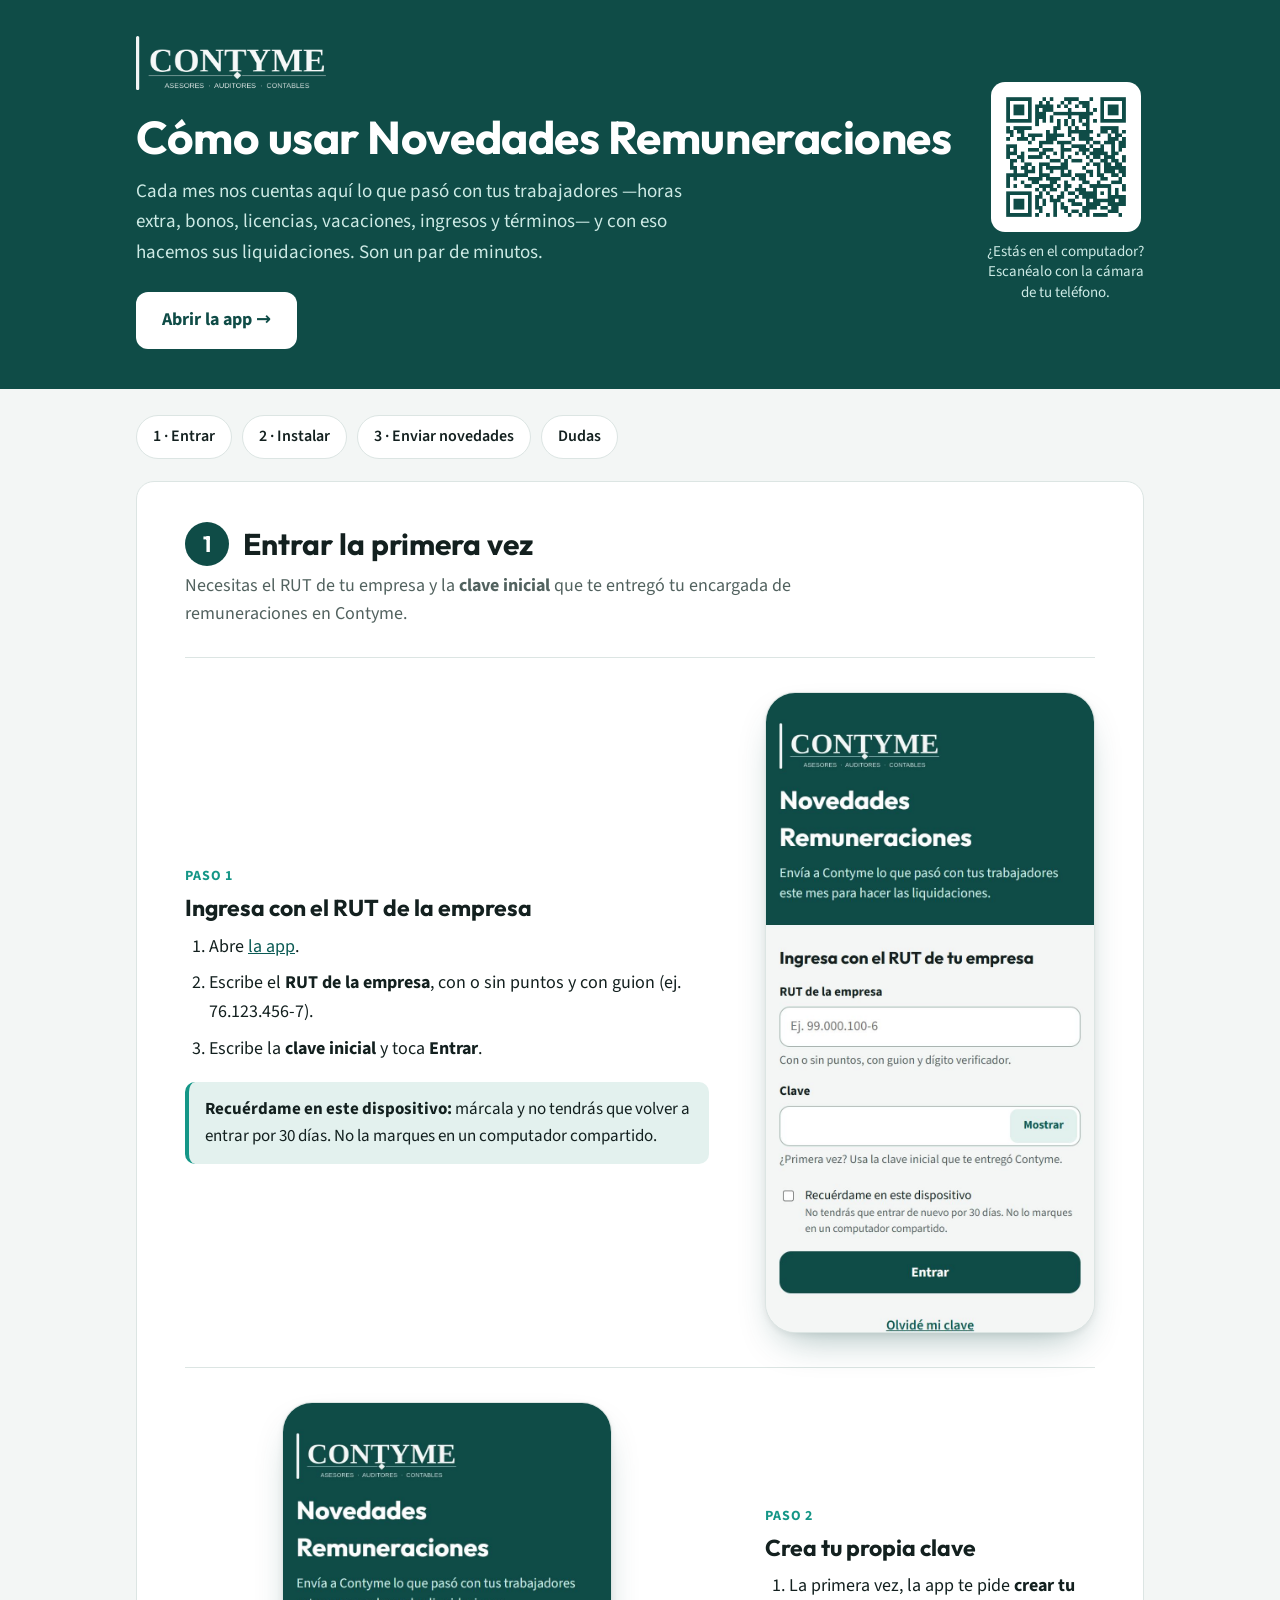
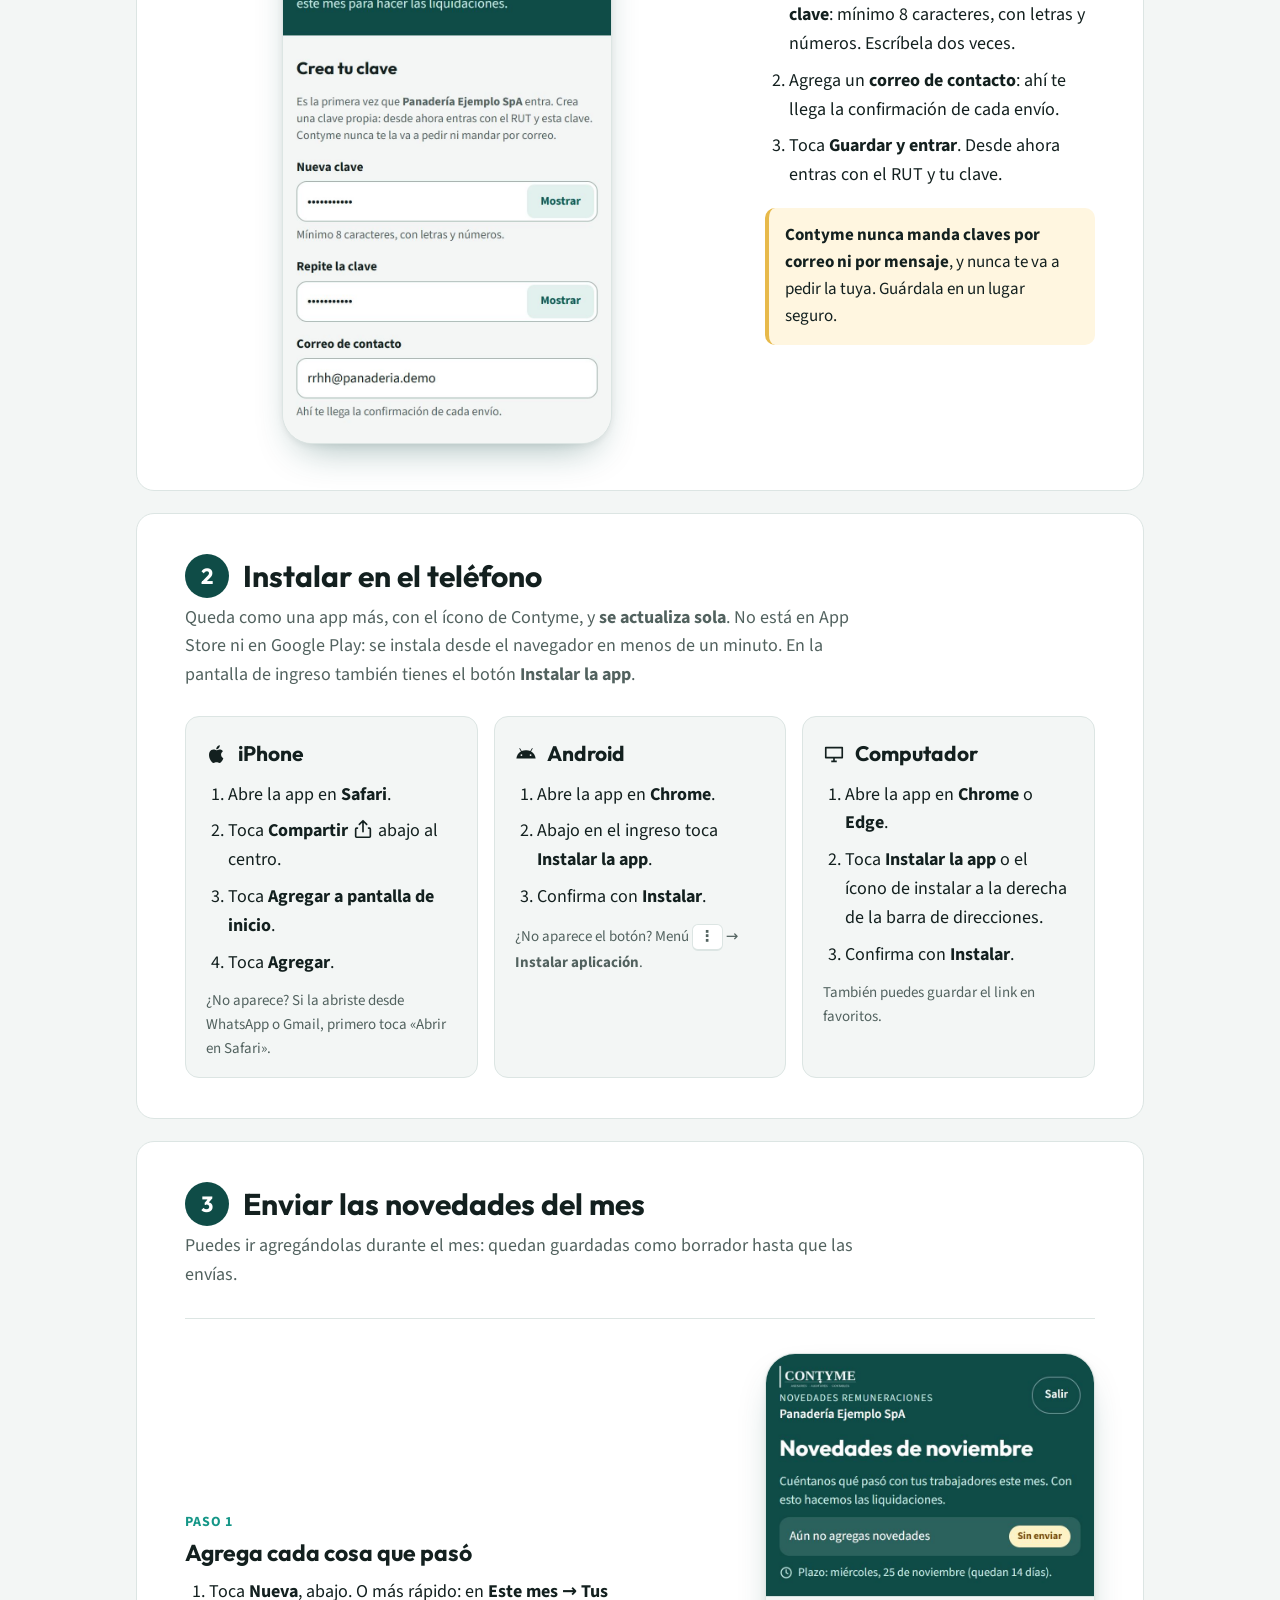
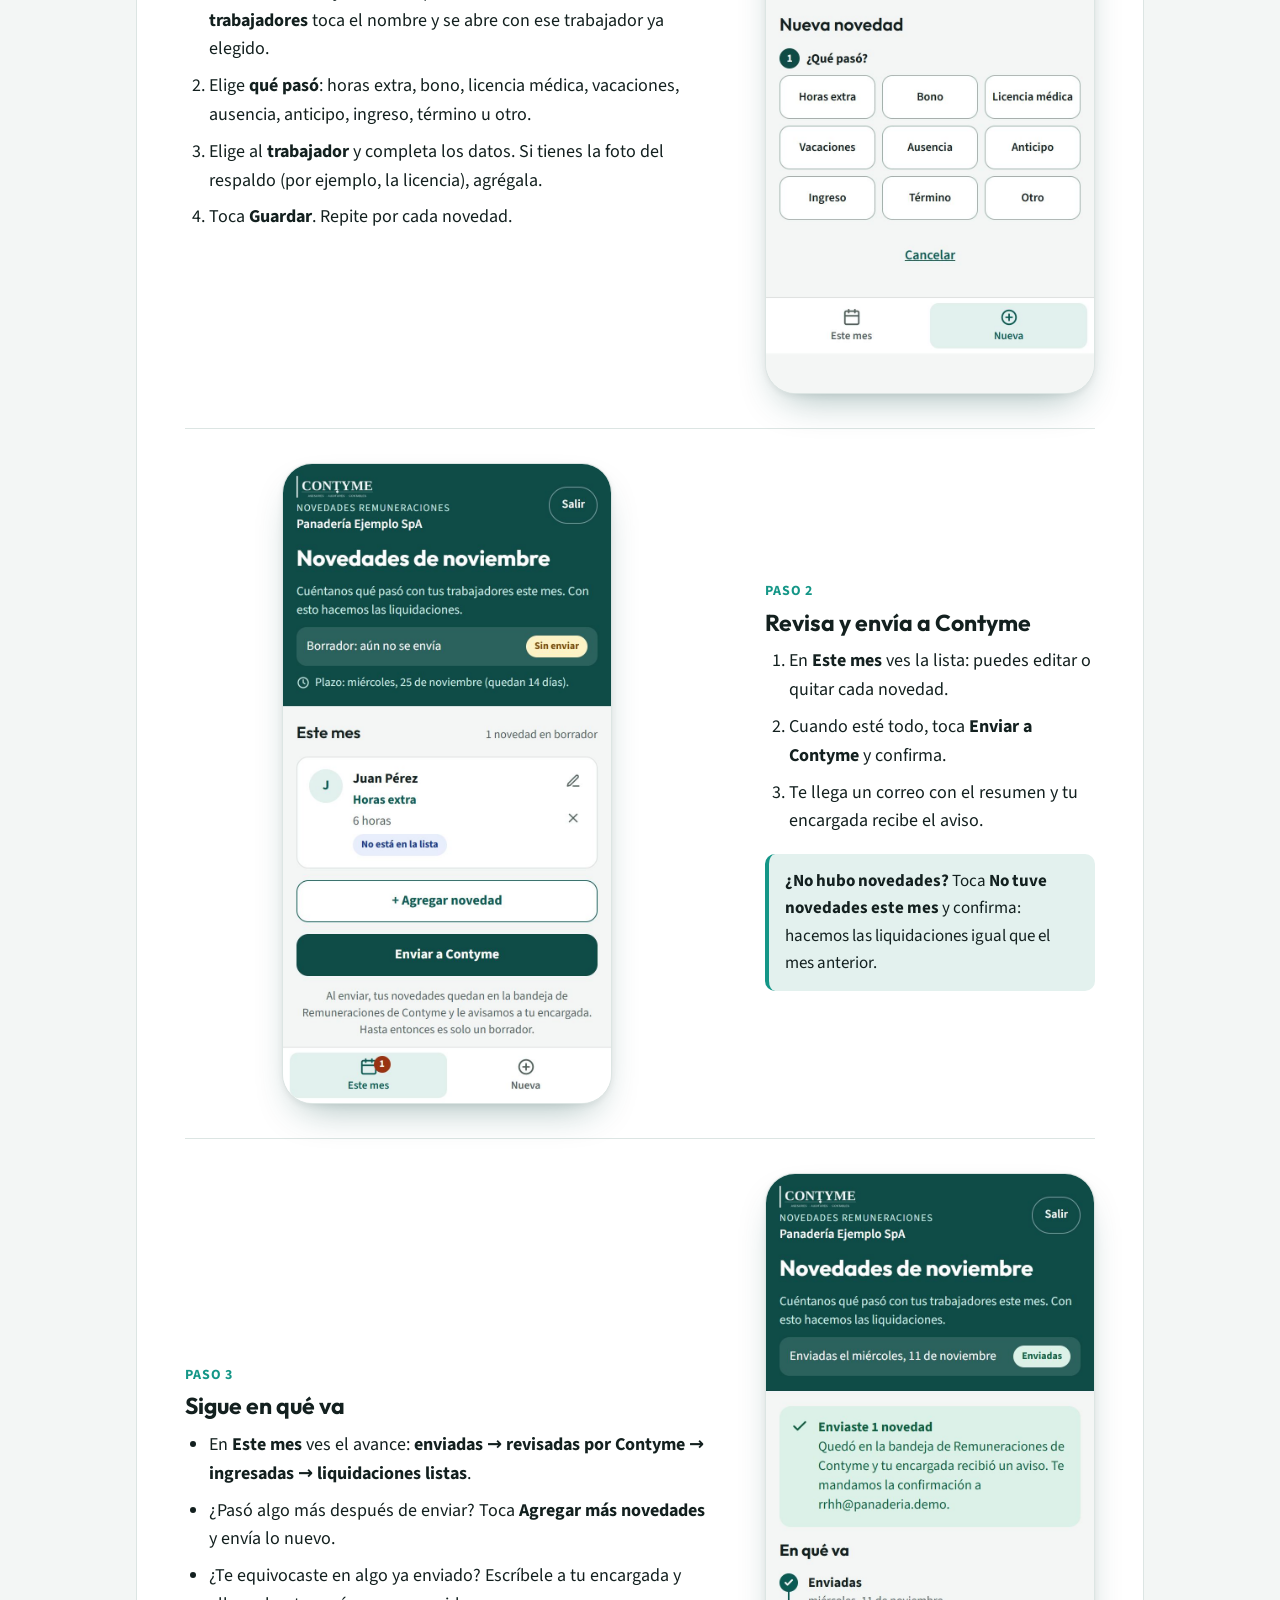
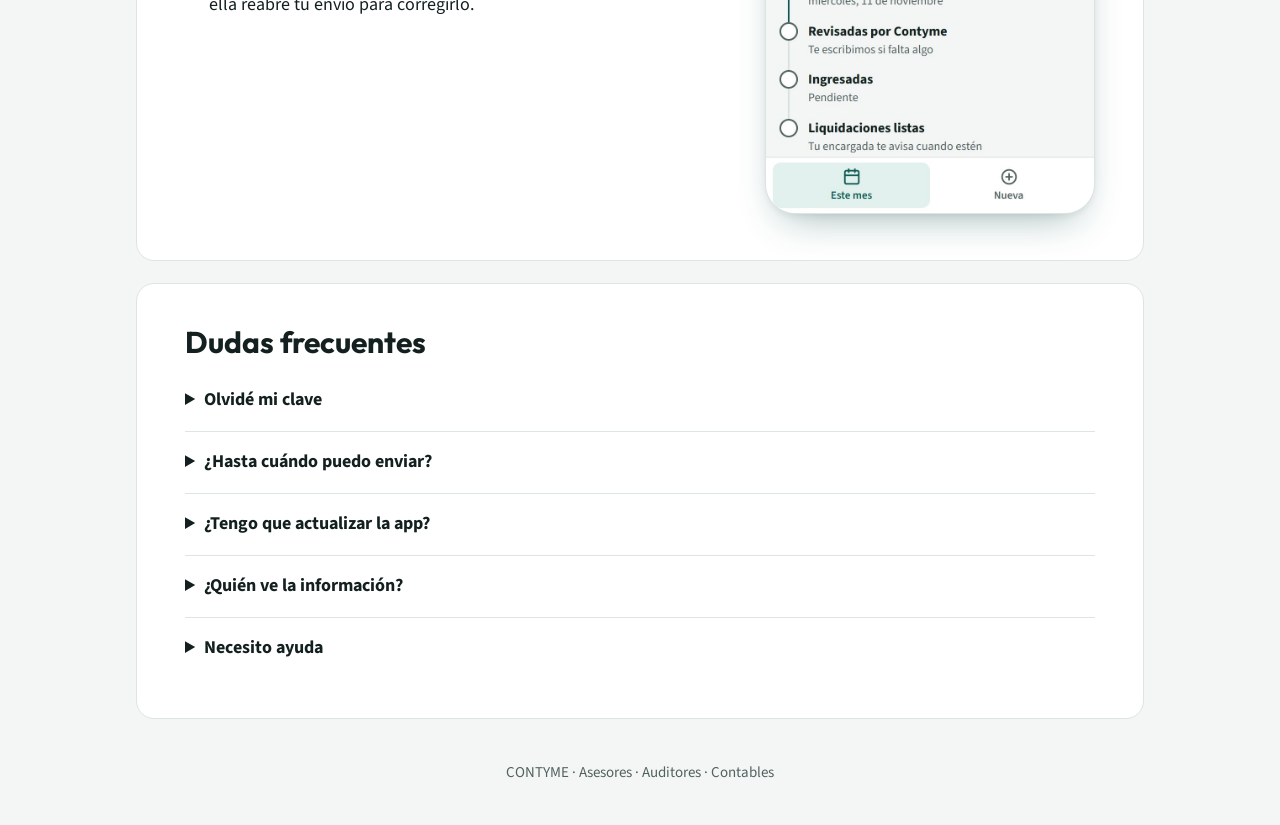
==== commit 4b786903: "Inicio con «Tus trabajadores»: tocar uno abre Nueva con ese trabajador ya elegido (idea de Ismael) C" ====
--- a/ayuda.html
+++ b/ayuda.html
@@ -186,7 +186,7 @@
         <span class="etiqueta">Paso 1</span>
         <h3>Agrega cada cosa que pasó</h3>
         <ol>
-          <li>Toca <b>Nueva</b>, abajo.</li>
+          <li>Toca <b>Nueva</b>, abajo. O más rápido: en <b>Este mes → Tus trabajadores</b> toca el nombre y se abre con ese trabajador ya elegido.</li>
           <li>Elige <b>qué pasó</b>: horas extra, bono, licencia médica, vacaciones, ausencia, anticipo, ingreso, término u otro.</li>
           <li>Elige al <b>trabajador</b> y completa los datos. Si tienes la foto del respaldo (por ejemplo, la licencia), agrégala.</li>
           <li>Toca <b>Guardar</b>. Repite por cada novedad.</li>
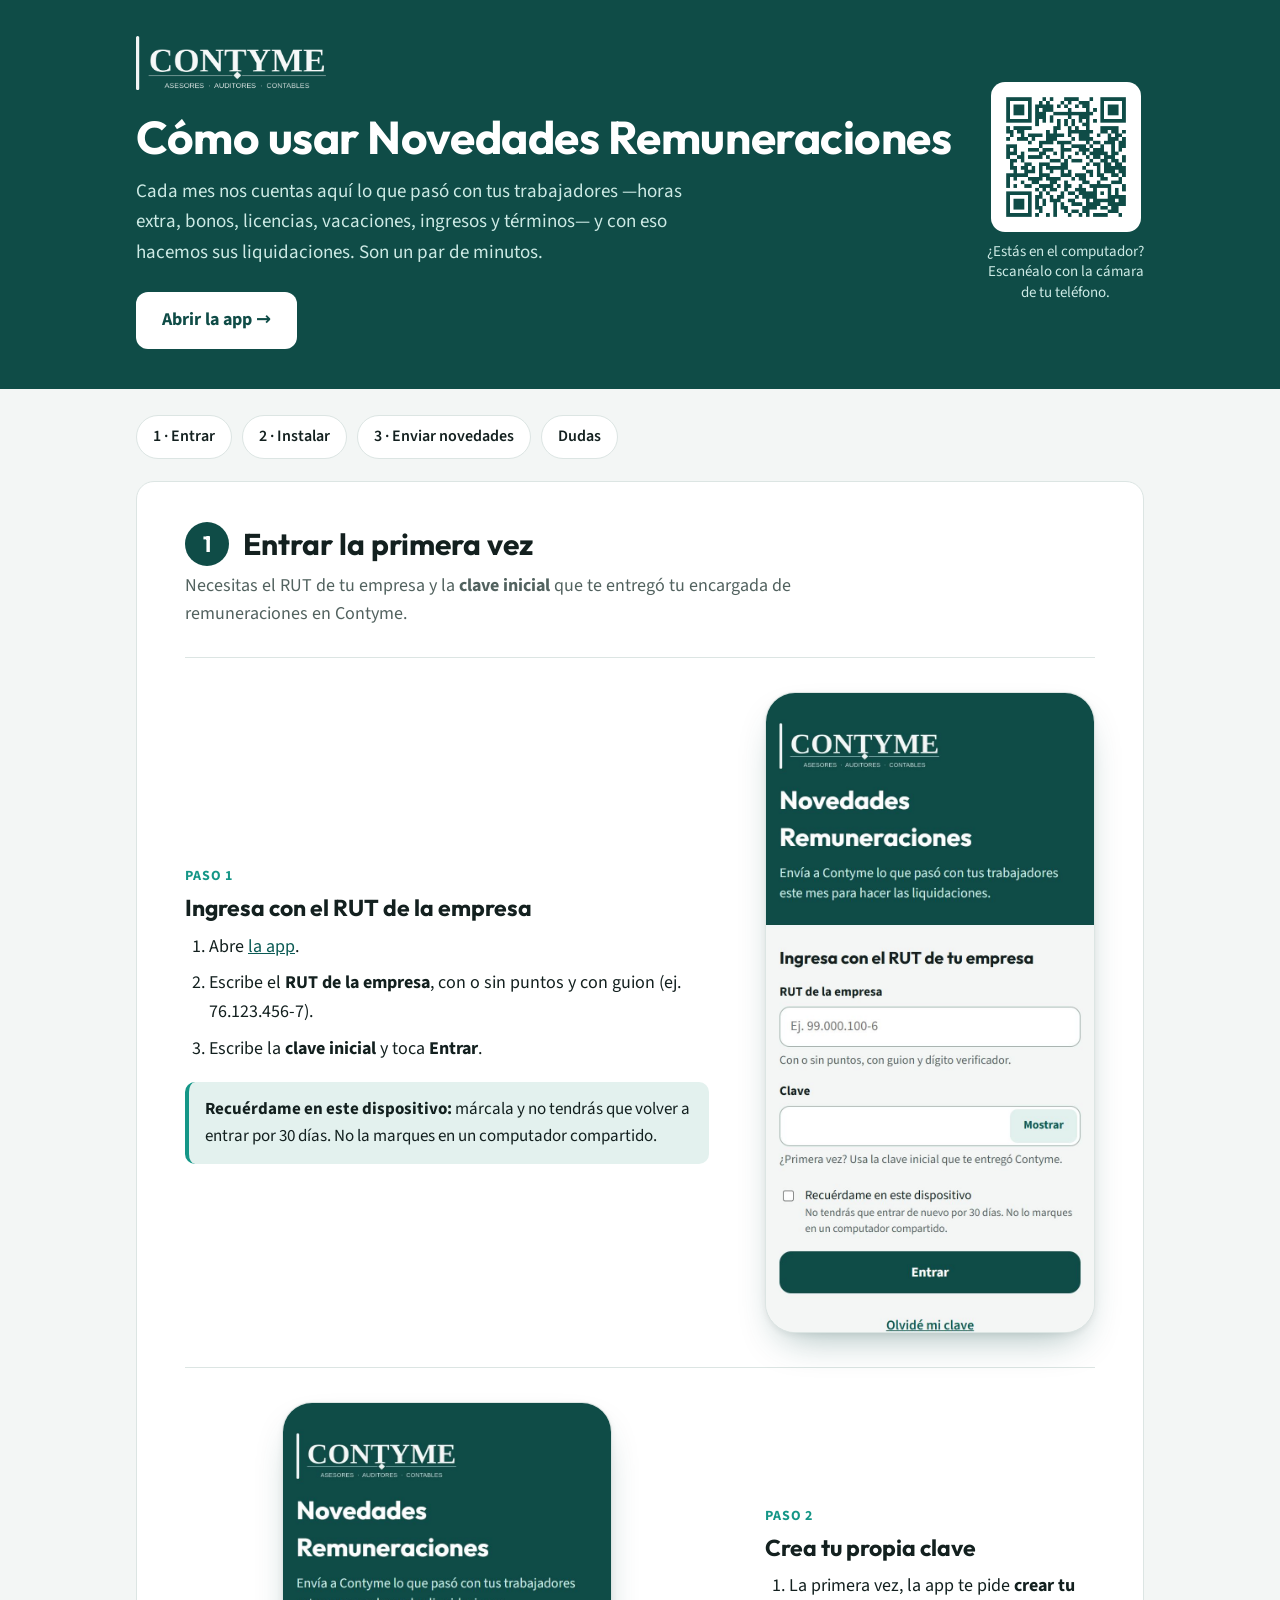
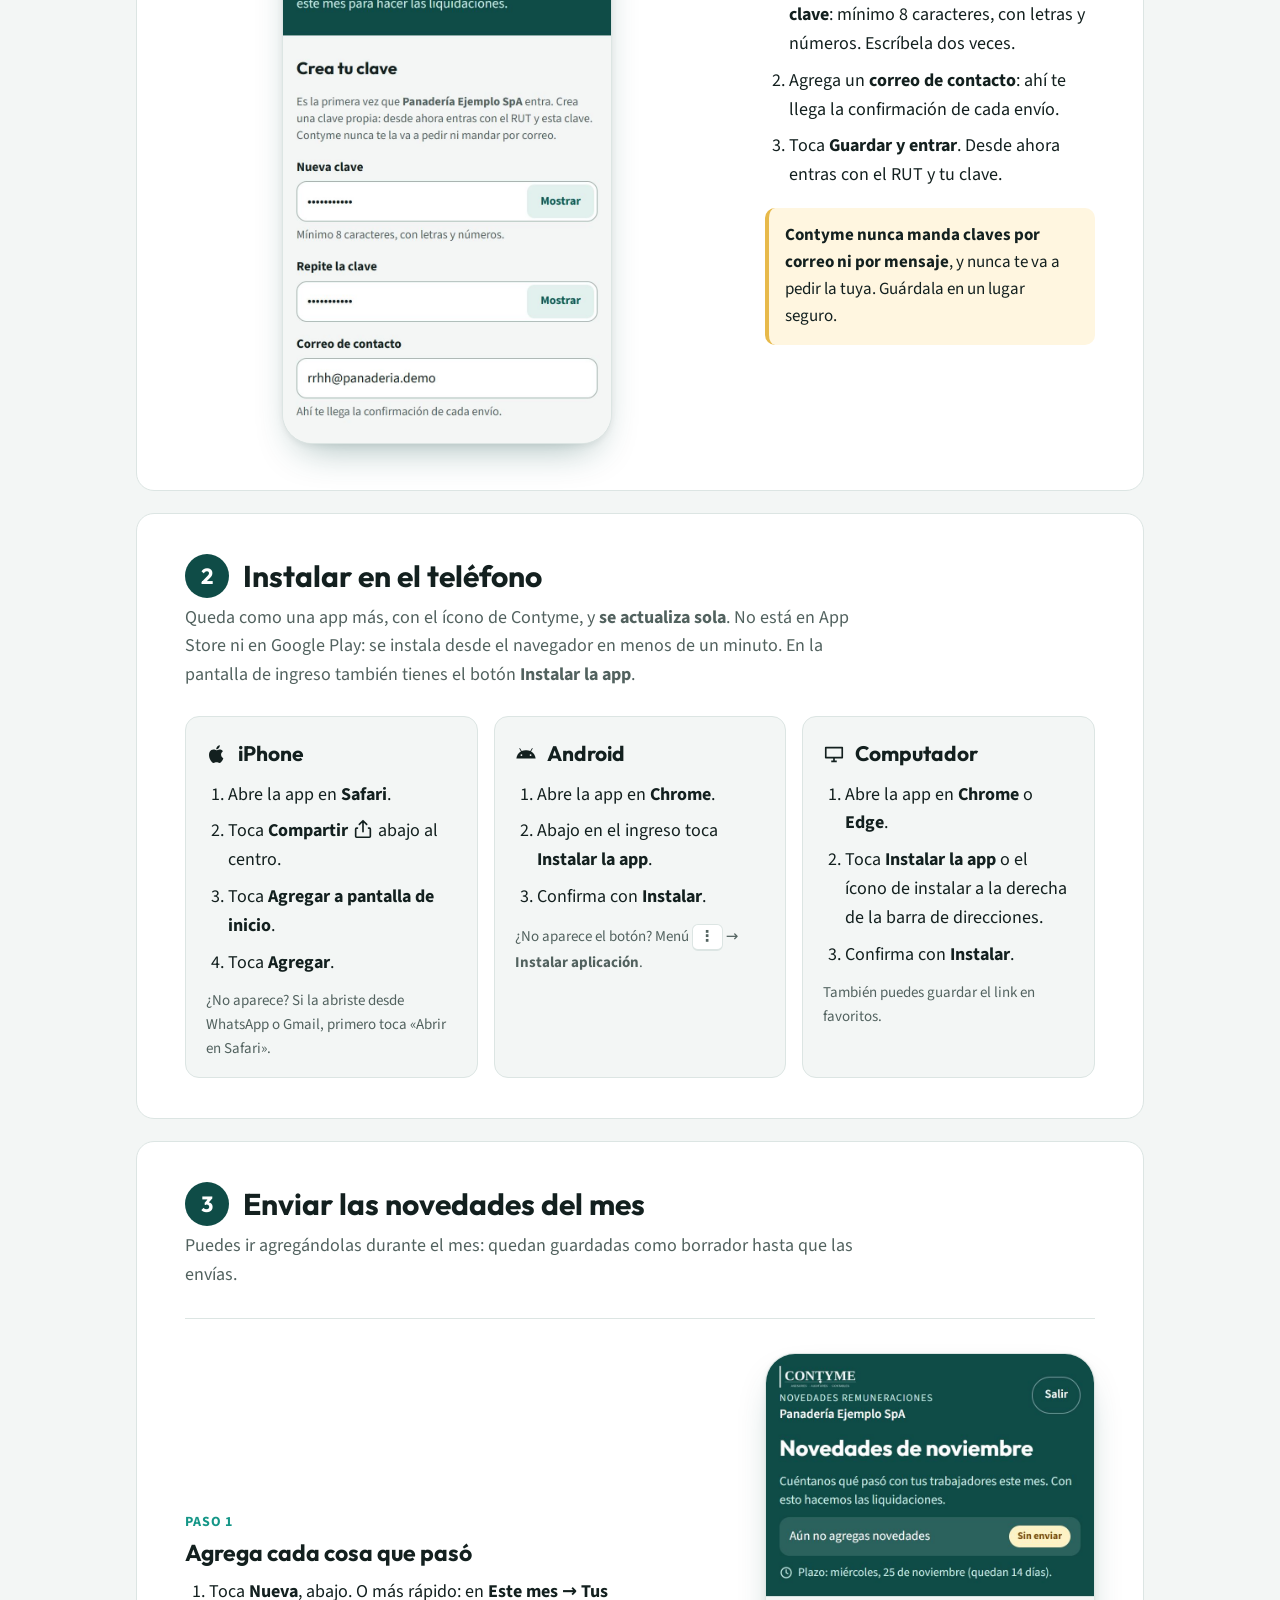
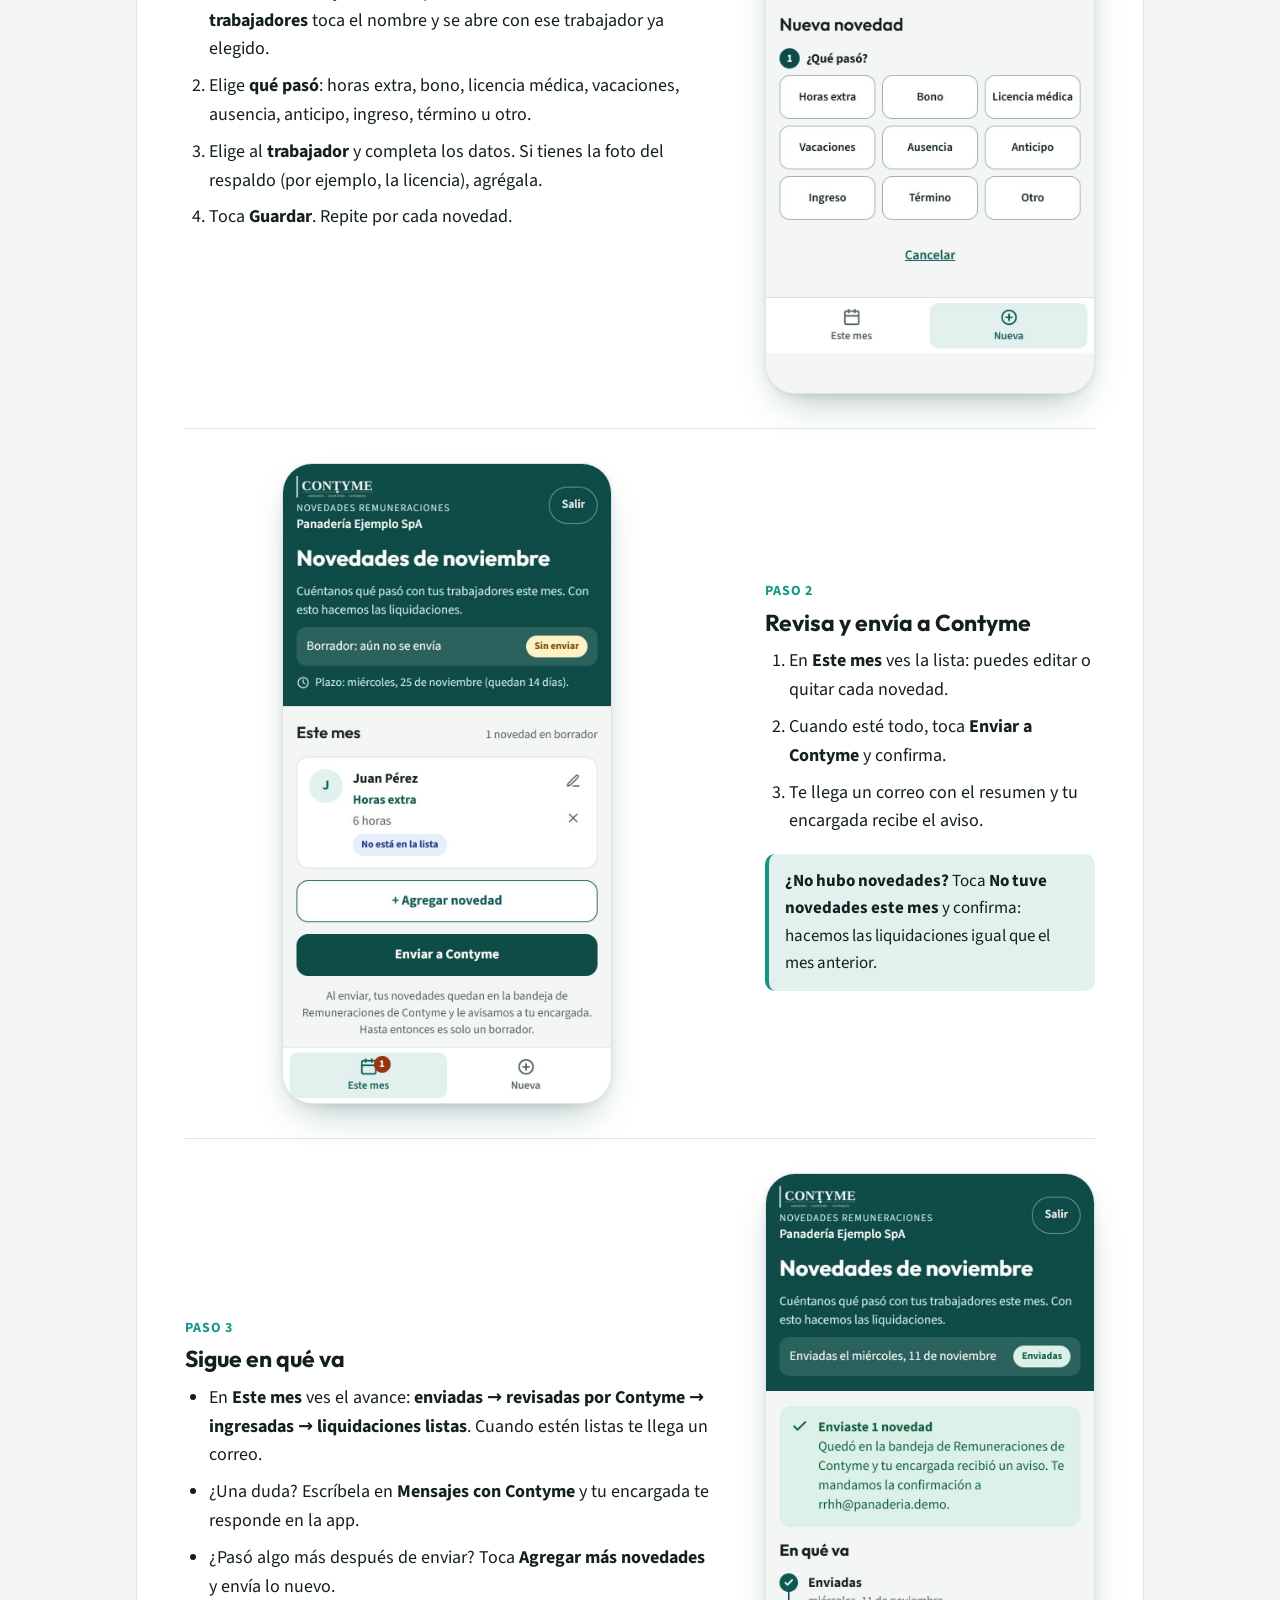
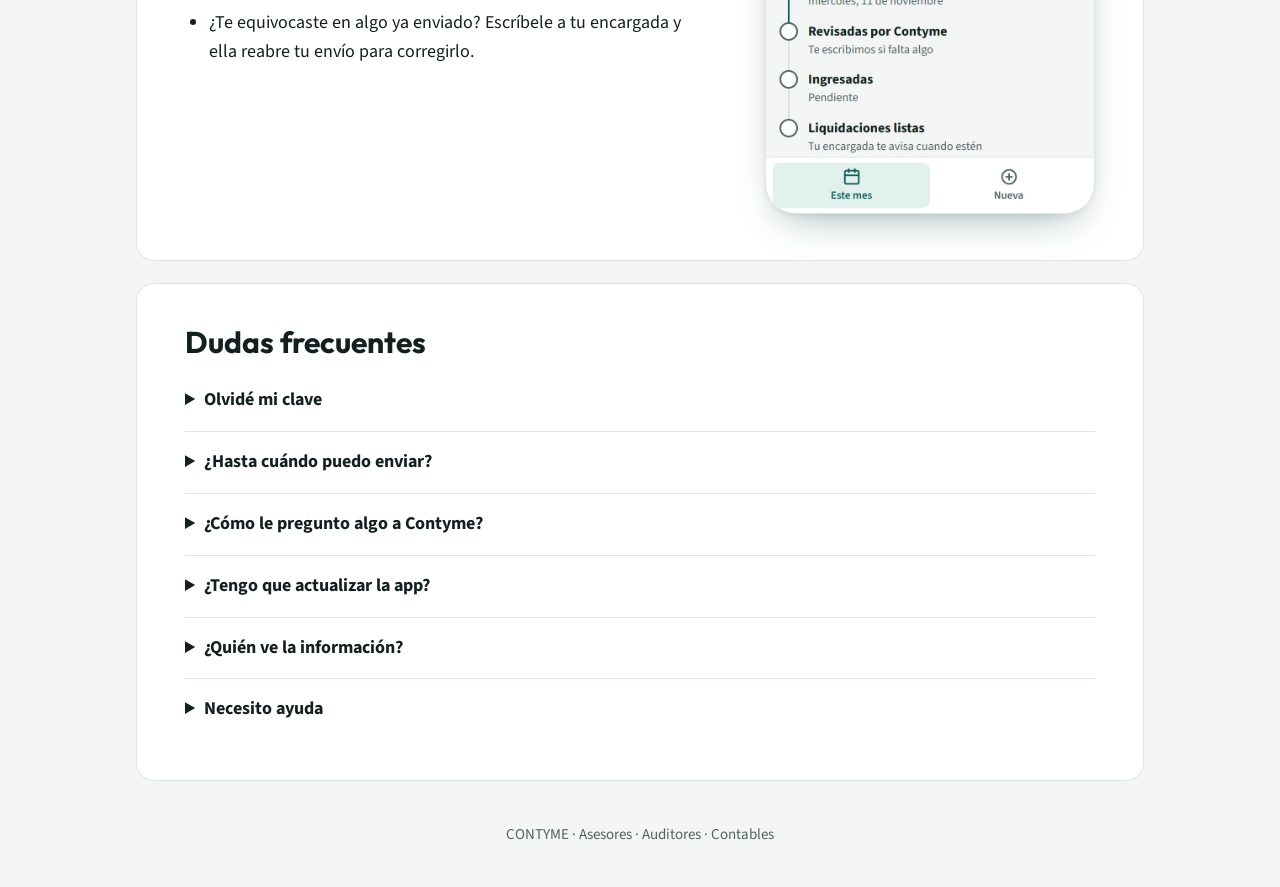
==== commit 83eebf35: "Mensajes en la app entre cliente y Contyme (con aviso por correo), botón Liquidaciones listas, perío" ====
--- a/ayuda.html
+++ b/ayuda.html
@@ -214,7 +214,8 @@
         <span class="etiqueta">Paso 3</span>
         <h3>Sigue en qué va</h3>
         <ul>
-          <li>En <b>Este mes</b> ves el avance: <b>enviadas → revisadas por Contyme → ingresadas → liquidaciones listas</b>.</li>
+          <li>En <b>Este mes</b> ves el avance: <b>enviadas → revisadas por Contyme → ingresadas → liquidaciones listas</b>. Cuando estén listas te llega un correo.</li>
+          <li>¿Una duda? Escríbela en <b>Mensajes con Contyme</b> y tu encargada te responde en la app.</li>
           <li>¿Pasó algo más después de enviar? Toca <b>Agregar más novedades</b> y envía lo nuevo.</li>
           <li>¿Te equivocaste en algo ya enviado? Escríbele a tu encargada y ella reabre tu envío para corregirlo.</li>
         </ul>
@@ -226,7 +227,8 @@
   <section id="dudas">
     <div class="cabeza"><h2>Dudas frecuentes</h2></div>
     <details><summary>Olvidé mi clave</summary><p>En el ingreso toca <b>Olvidé mi clave</b> y escribe el RUT de la empresa. Tu encargada recibe el aviso, la restablece y te avisa; después entras con la clave inicial y creas una nueva.</p></details>
-    <details><summary>¿Hasta cuándo puedo enviar?</summary><p>El plazo del mes aparece arriba en la app («Plazo: …»). Mientras antes, mejor: así revisamos todo con tiempo.</p></details>
+    <details><summary>¿Hasta cuándo puedo enviar?</summary><p>El plazo del mes aparece arriba en la app («Plazo: …»). Si todavía no envías, te llega un recordatorio al correo 3 días antes, el día anterior y el mismo día.</p></details>
+    <details><summary>¿Cómo le pregunto algo a Contyme?</summary><p>En <b>Este mes</b>, abajo, está <b>Mensajes con Contyme</b>: escribe tu duda y tu encargada te responde ahí mismo. Cuando te responda, te llega un aviso al correo y en la app ves «Tienes una respuesta de Contyme».</p></details>
     <details><summary>¿Tengo que actualizar la app?</summary><p>No. Se actualiza sola cada vez que la abres con internet. El número de versión aparece abajo en la pantalla de ingreso.</p></details>
     <details><summary>¿Quién ve la información?</summary><p>Solo tu empresa y el equipo de remuneraciones de Contyme. Los respaldos, como las licencias médicas, quedan en una carpeta privada de Contyme compartida solo con tu encargada.</p></details>
     <details><summary>Necesito ayuda</summary><p>Escríbele a tu encargada de remuneraciones en Contyme: con gusto te acompañamos la primera vez.</p></details>
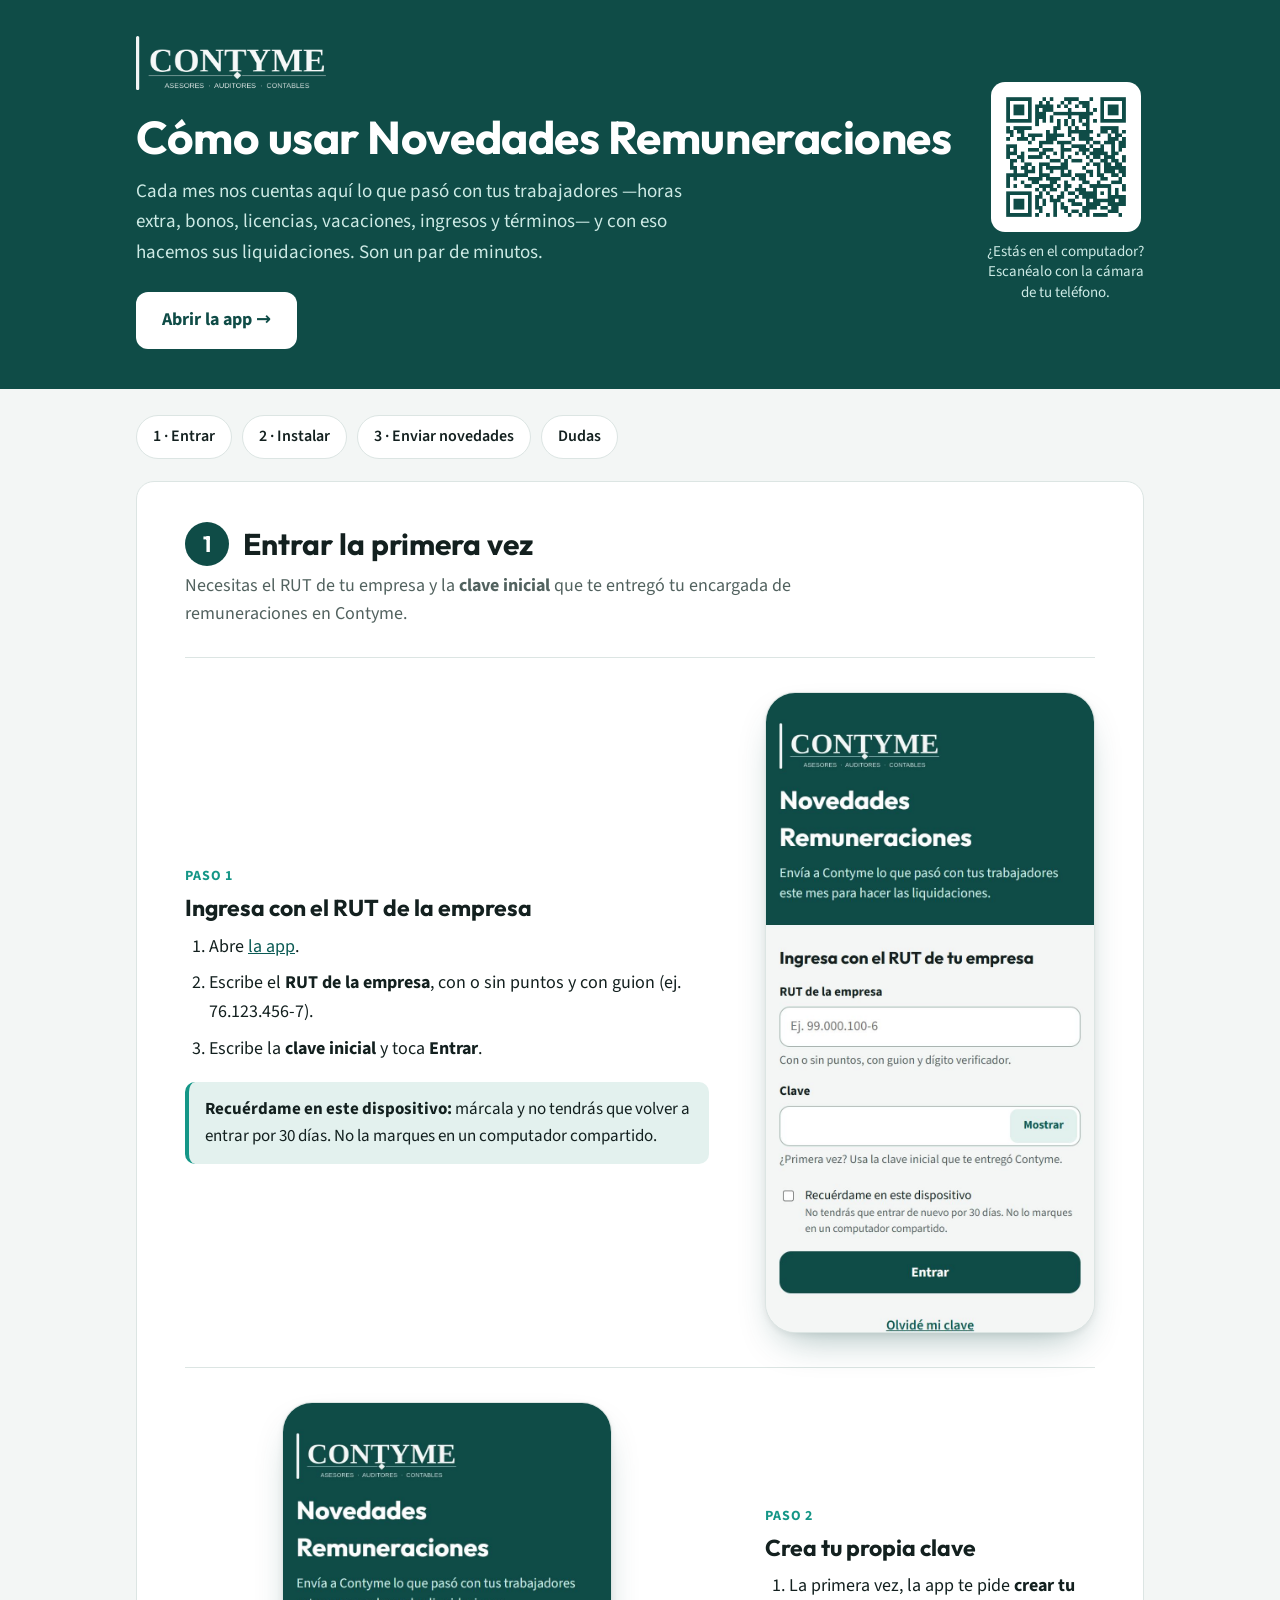
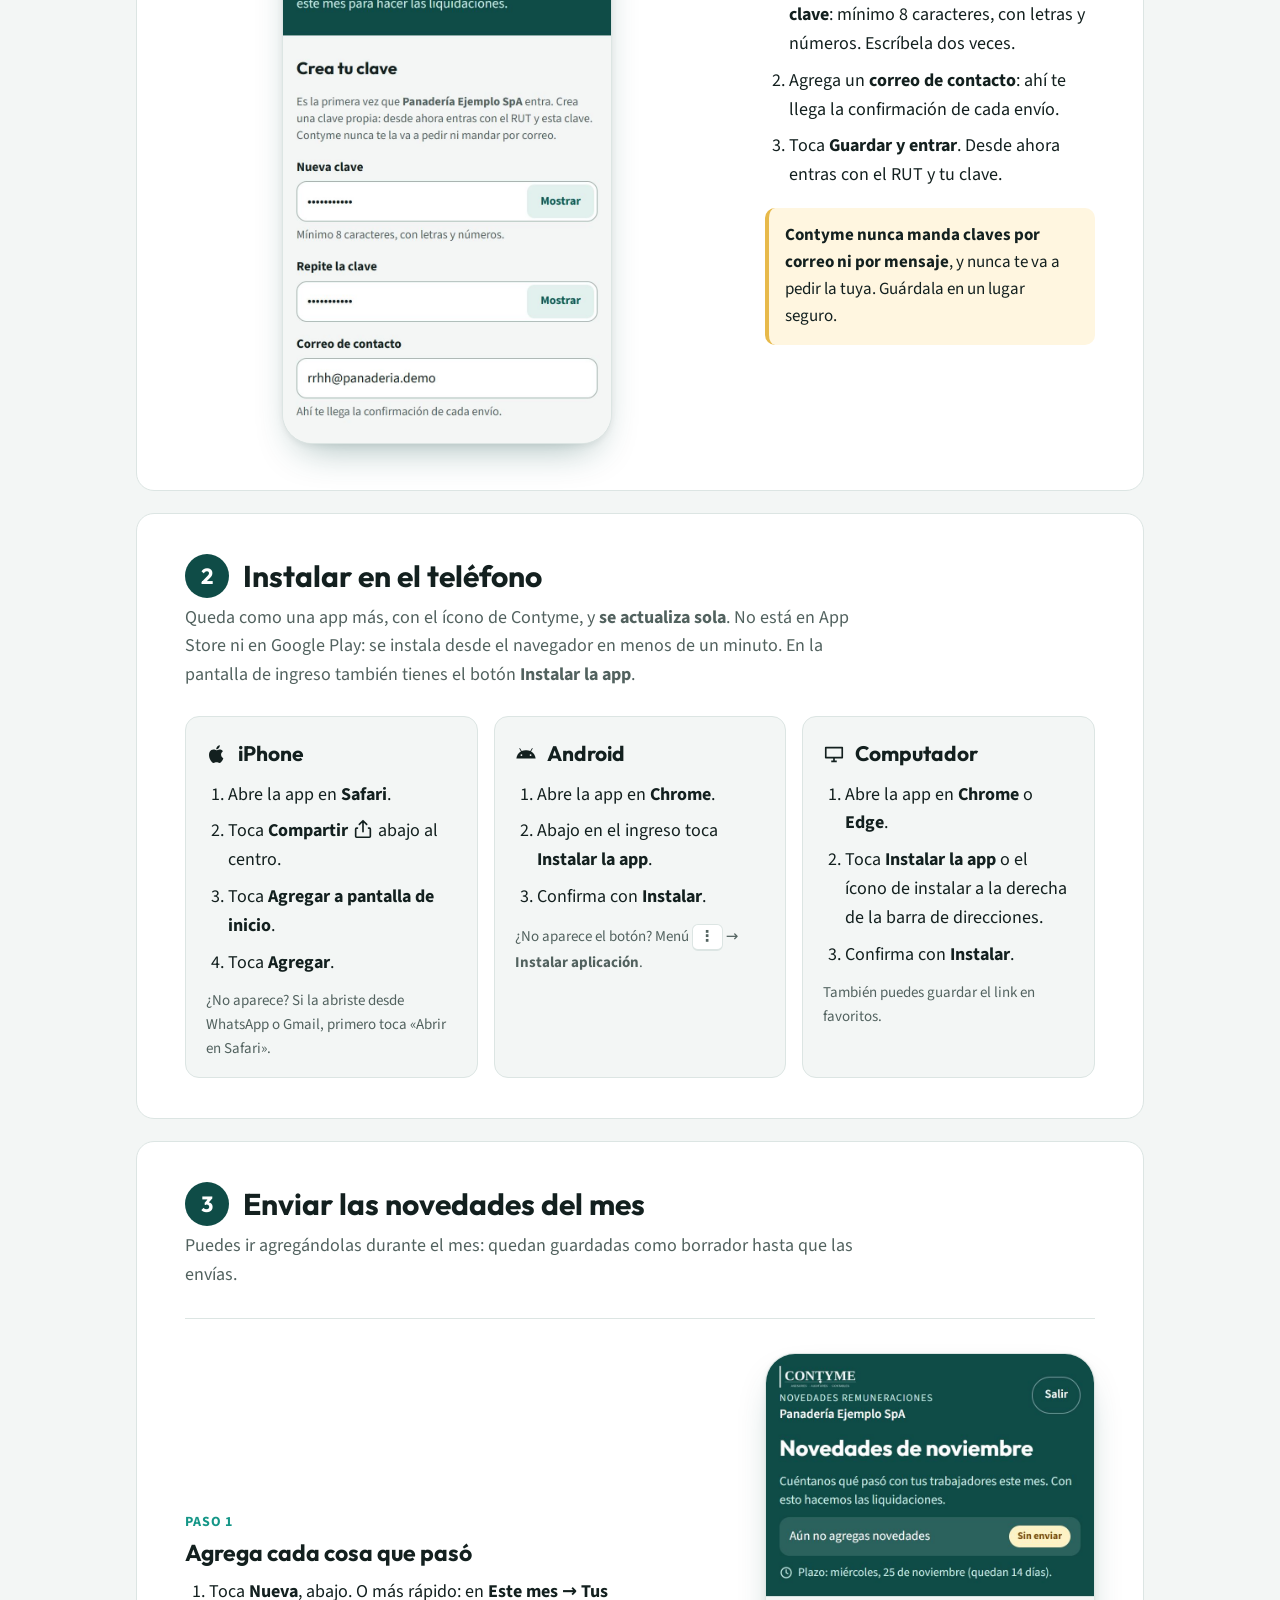
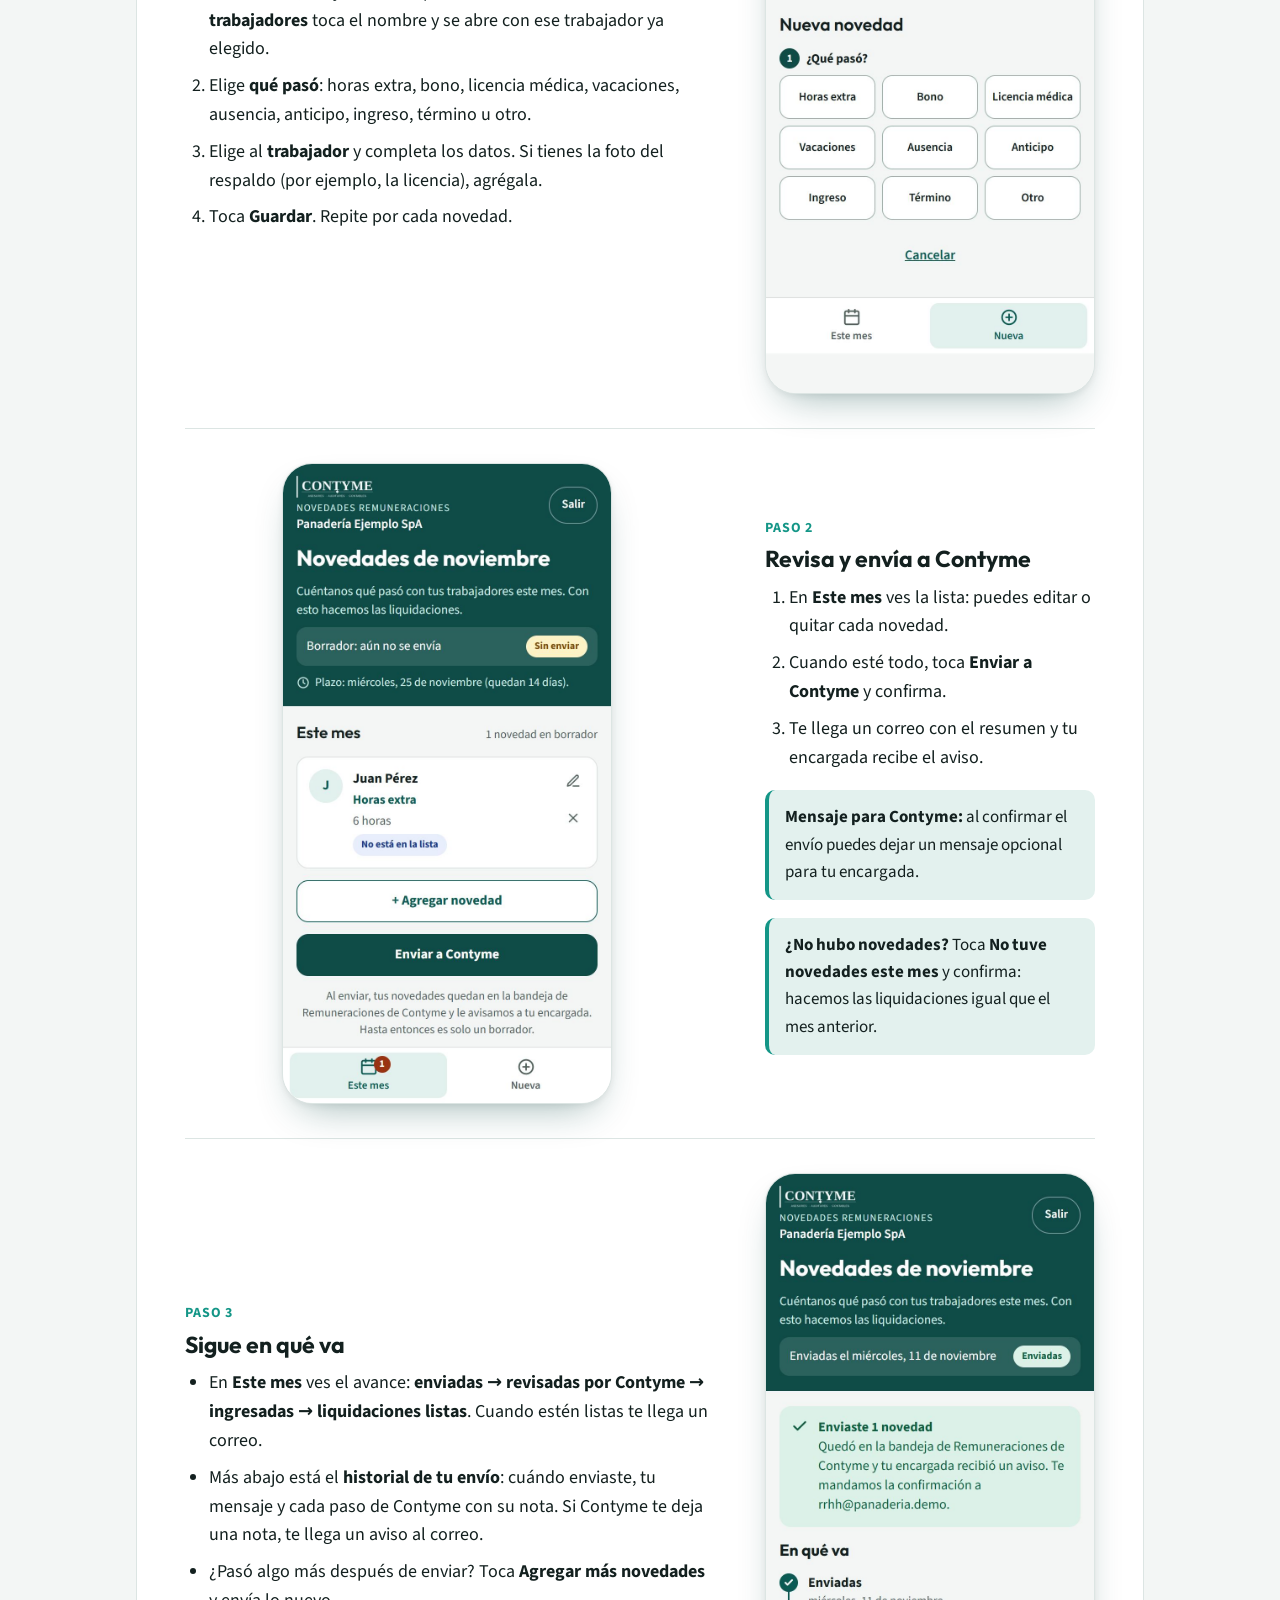
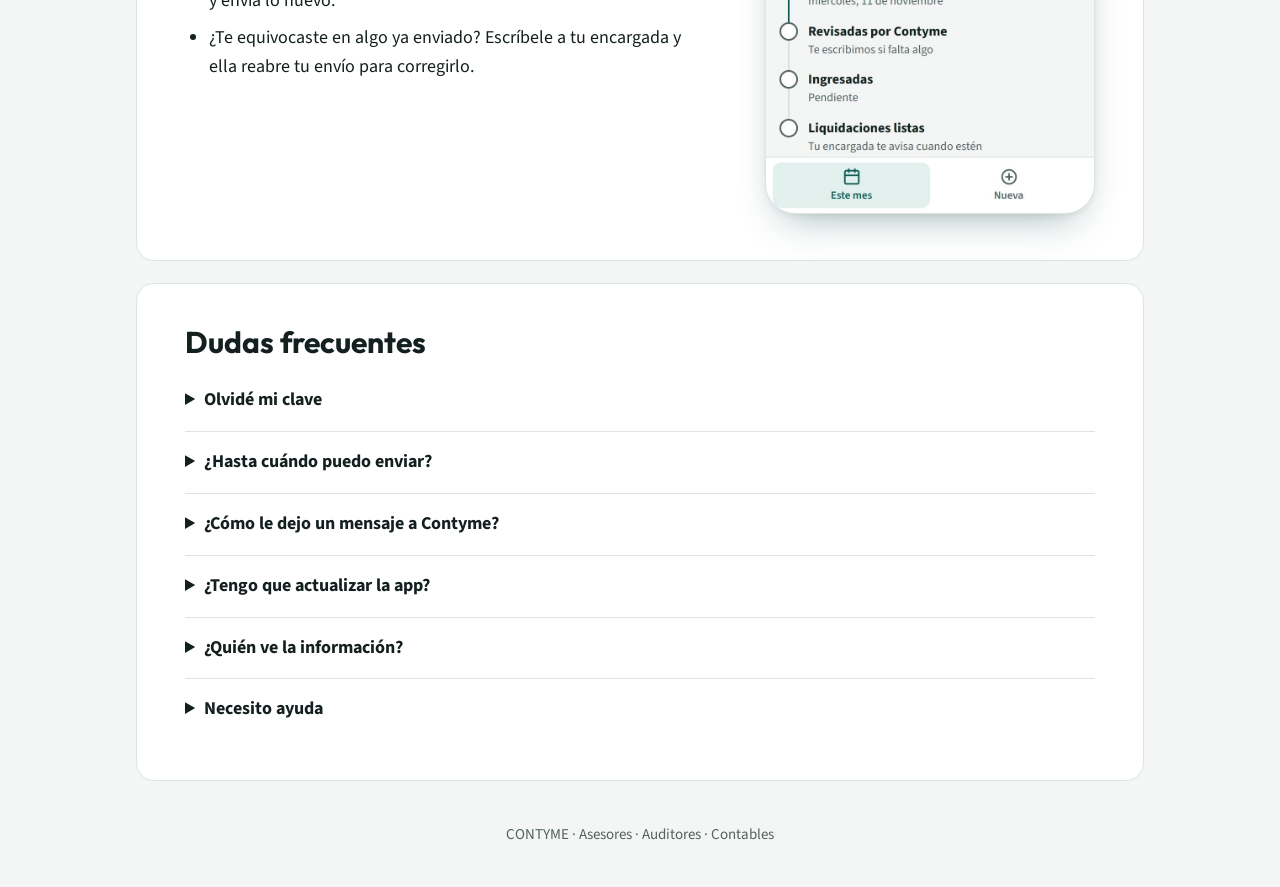
==== commit a29c0706: "Sin chat libre: el cliente deja un mensaje opcional al enviar; historial de cada envío (envió, agreg" ====
--- a/ayuda.html
+++ b/ayuda.html
@@ -204,6 +204,7 @@
           <li>Cuando esté todo, toca <b>Enviar a Contyme</b> y confirma.</li>
           <li>Te llega un correo con el resumen y tu encargada recibe el aviso.</li>
         </ol>
+        <div class="info"><b>Mensaje para Contyme:</b> al confirmar el envío puedes dejar un mensaje opcional para tu encargada.</div>
         <div class="info"><b>¿No hubo novedades?</b> Toca <b>No tuve novedades este mes</b> y confirma: hacemos las liquidaciones igual que el mes anterior.</div>
       </div>
       <div class="tel"><img src="ayuda/5-borrador.jpg" alt="Pantalla Este mes con una novedad en borrador y el botón Enviar a Contyme" width="780" height="1520" loading="lazy"></div>
@@ -215,7 +216,7 @@
         <h3>Sigue en qué va</h3>
         <ul>
           <li>En <b>Este mes</b> ves el avance: <b>enviadas → revisadas por Contyme → ingresadas → liquidaciones listas</b>. Cuando estén listas te llega un correo.</li>
-          <li>¿Una duda? Escríbela en <b>Mensajes con Contyme</b> y tu encargada te responde en la app.</li>
+          <li>Más abajo está el <b>historial de tu envío</b>: cuándo enviaste, tu mensaje y cada paso de Contyme con su nota. Si Contyme te deja una nota, te llega un aviso al correo.</li>
           <li>¿Pasó algo más después de enviar? Toca <b>Agregar más novedades</b> y envía lo nuevo.</li>
           <li>¿Te equivocaste en algo ya enviado? Escríbele a tu encargada y ella reabre tu envío para corregirlo.</li>
         </ul>
@@ -228,7 +229,7 @@
     <div class="cabeza"><h2>Dudas frecuentes</h2></div>
     <details><summary>Olvidé mi clave</summary><p>En el ingreso toca <b>Olvidé mi clave</b> y escribe el RUT de la empresa. Tu encargada recibe el aviso, la restablece y te avisa; después entras con la clave inicial y creas una nueva.</p></details>
     <details><summary>¿Hasta cuándo puedo enviar?</summary><p>El plazo del mes aparece arriba en la app («Plazo: …»). Si todavía no envías, te llega un recordatorio al correo 3 días antes, el día anterior y el mismo día.</p></details>
-    <details><summary>¿Cómo le pregunto algo a Contyme?</summary><p>En <b>Este mes</b>, abajo, está <b>Mensajes con Contyme</b>: escribe tu duda y tu encargada te responde ahí mismo. Cuando te responda, te llega un aviso al correo y en la app ves «Tienes una respuesta de Contyme».</p></details>
+    <details><summary>¿Cómo le dejo un mensaje a Contyme?</summary><p>Al tocar <b>Enviar a Contyme</b> puedes escribir un mensaje opcional (por ejemplo «el bono de Pedro va aparte»). Lo ve tu encargada y queda en el <b>historial de tu envío</b>, donde también verás cada paso de Contyme con sus notas.</p></details>
     <details><summary>¿Tengo que actualizar la app?</summary><p>No. Se actualiza sola cada vez que la abres con internet. El número de versión aparece abajo en la pantalla de ingreso.</p></details>
     <details><summary>¿Quién ve la información?</summary><p>Solo tu empresa y el equipo de remuneraciones de Contyme. Los respaldos, como las licencias médicas, quedan en una carpeta privada de Contyme compartida solo con tu encargada.</p></details>
     <details><summary>Necesito ayuda</summary><p>Escríbele a tu encargada de remuneraciones en Contyme: con gusto te acompañamos la primera vez.</p></details>
